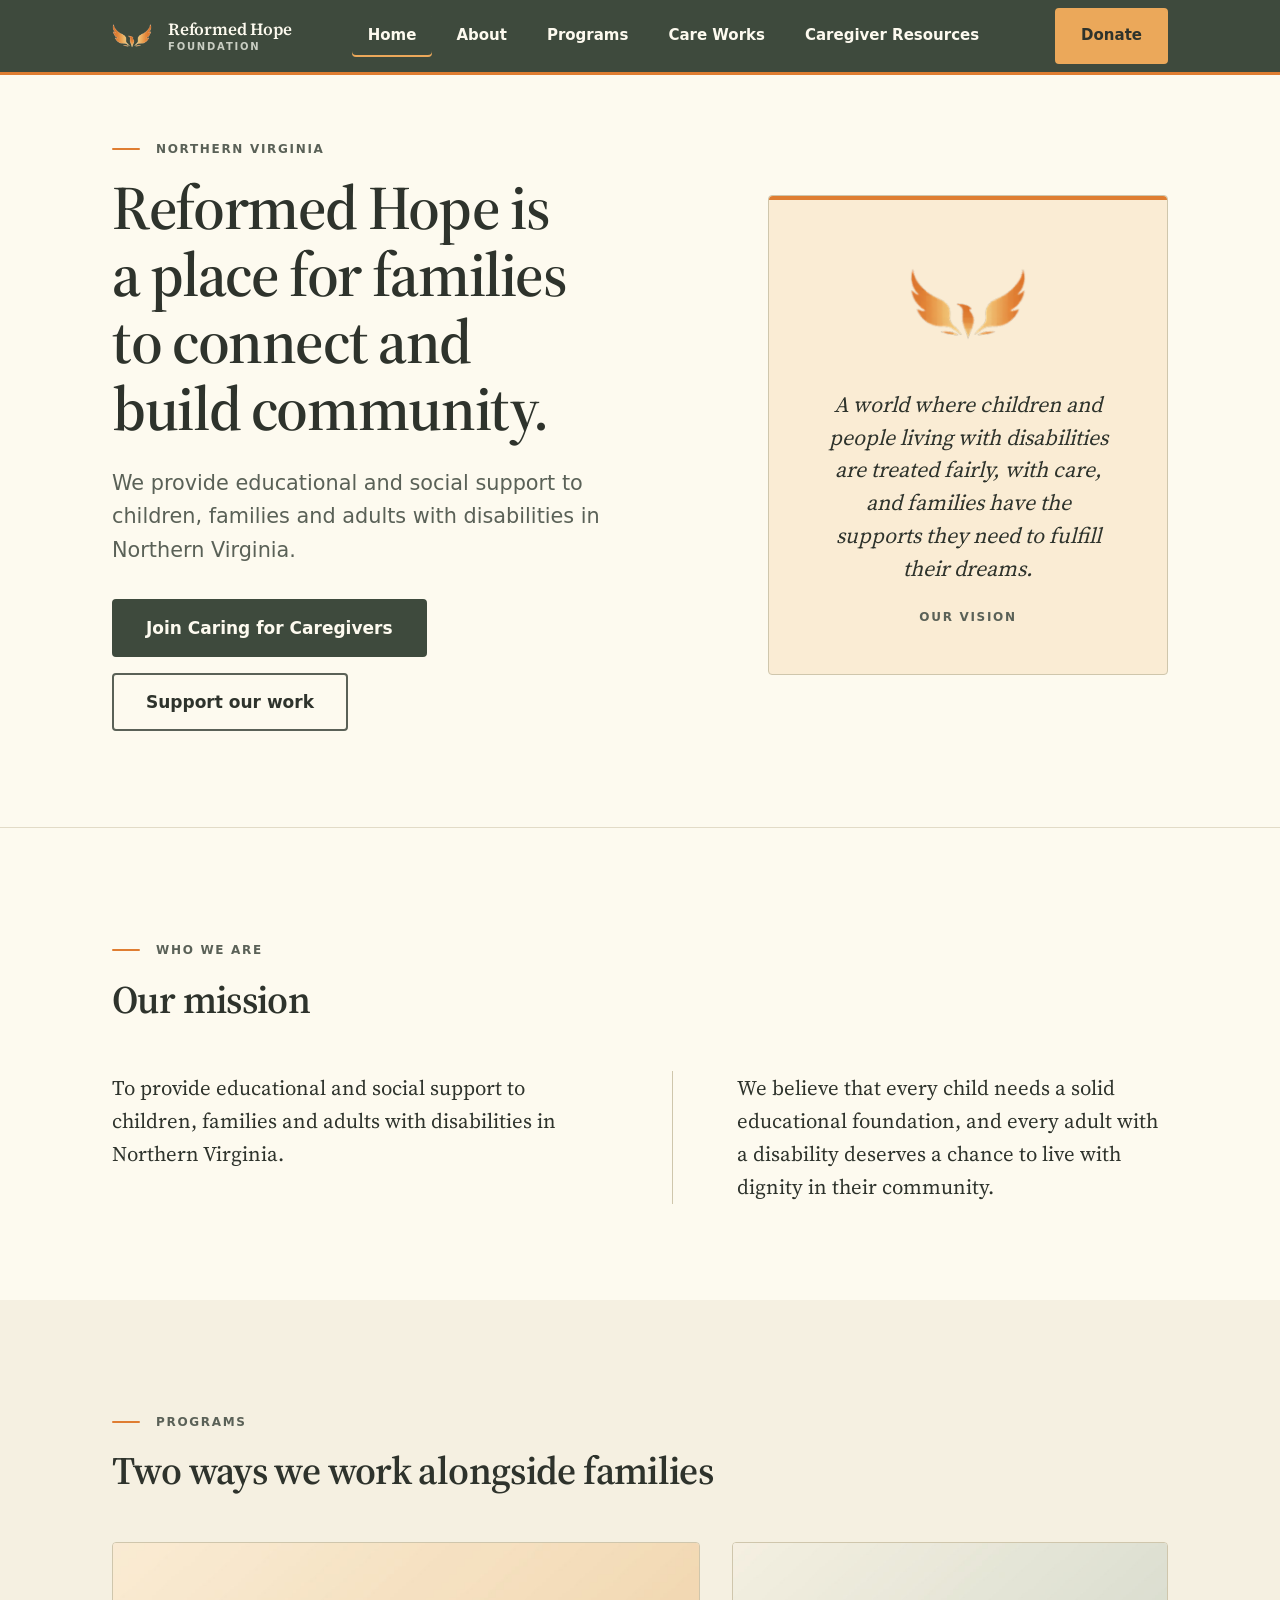
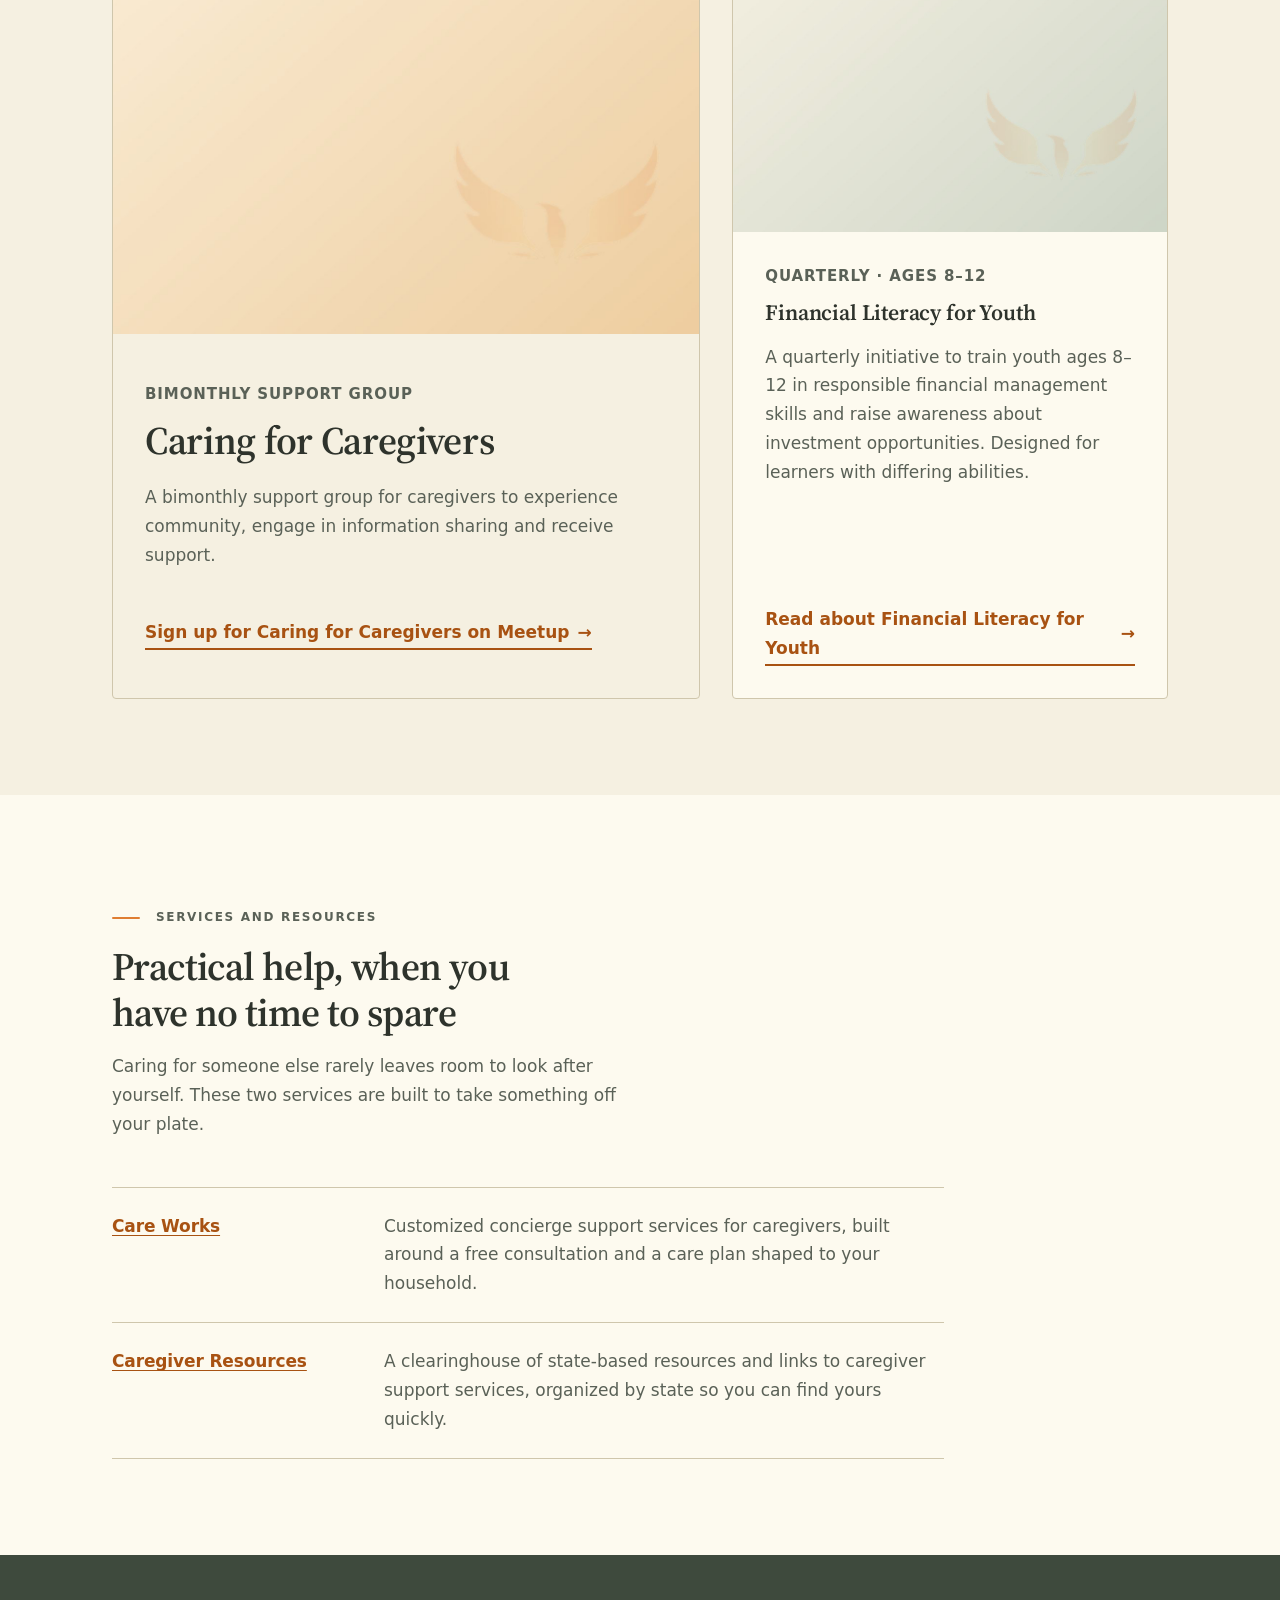
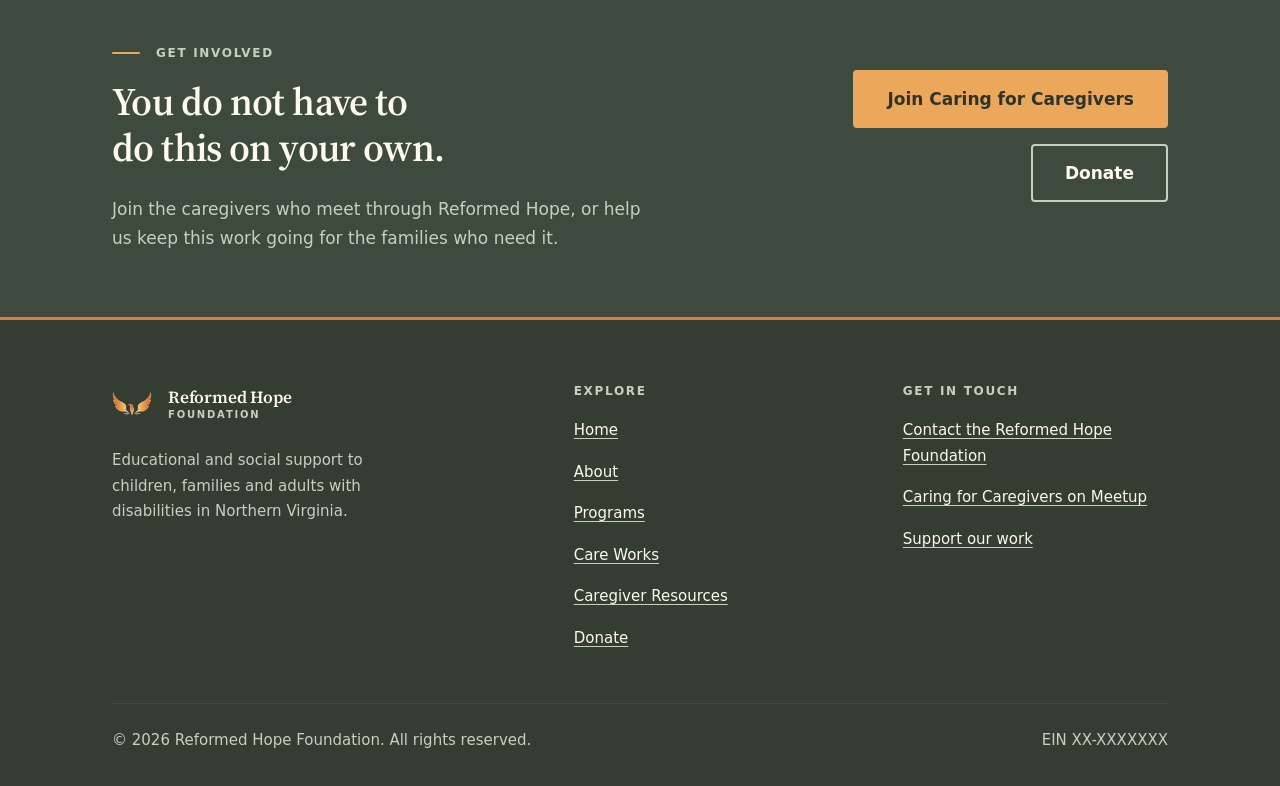
==== index.html @ cf8b30b9 "Add the site and its Vercel configuration The site itself is unchanged: plain HTML, CSS and vanilla " ====
<!DOCTYPE html>
<html lang="en">
<head>
<meta charset="utf-8">
<meta name="viewport" content="width=device-width, initial-scale=1">

<title>Reformed Hope Foundation | Support for caregivers and families in Northern Virginia</title>
<meta name="description" content="The Reformed Hope Foundation provides educational and social support to children, families and adults with disabilities in Northern Virginia. Join our Caring for Caregivers support group.">
<link rel="canonical" href="https://reformedhopeva.org/">

<meta property="og:type" content="website">
<meta property="og:site_name" content="Reformed Hope Foundation">
<meta property="og:title" content="Reformed Hope Foundation | Support for caregivers and families in Northern Virginia">
<meta property="og:description" content="Educational and social support to children, families and adults with disabilities in Northern Virginia. Join our Caring for Caregivers support group.">
<meta property="og:url" content="https://reformedhopeva.org/">
<meta property="og:image" content="https://reformedhopeva.org/images/og-card.png">
<meta property="og:image:alt" content="The Reformed Hope Foundation logo: a rising phoenix above the organization's name.">
<meta name="twitter:card" content="summary_large_image">

<link rel="icon" href="favicon.ico" sizes="any">
<link rel="apple-touch-icon" href="images/apple-touch-icon.png">
<link rel="preload" href="fonts/source-serif-4-variable.woff2" as="font" type="font/woff2" crossorigin>
<link rel="stylesheet" href="styles.css">
</head>
<body>

<a class="skip-link" href="#main">Skip to main content</a>

<!-- ===== Site header — duplicated verbatim on every page. If you edit the
     navigation here, make the same edit in every other .html file. ===== -->
<header class="site-header">
  <div class="wrap site-header__inner">

    <a class="brand" href="index.html">
      <!-- CLIENT ASSET: images/logo-mark.png is the phoenix cropped from the
           supplied logo. Drop the final mark in at the same path and size. -->
      <img class="brand__mark" src="images/logo-mark.png" alt="" width="256" height="256" decoding="async">
      <span class="brand__name">Reformed Hope <span>Foundation</span></span>
    </a>

    <button class="nav-toggle" type="button" aria-expanded="false" aria-controls="site-nav">
      <span class="nav-toggle__bars" aria-hidden="true"></span>
      <span class="nav-toggle__label">Menu</span>
    </button>

    <nav class="site-nav" id="site-nav" aria-label="Main">
      <ul class="site-nav__list">
        <li><a class="site-nav__link" href="index.html" aria-current="page">Home</a></li>
        <li><a class="site-nav__link" href="about.html">About</a></li>
        <li><a class="site-nav__link" href="programs.html">Programs</a></li>
        <li><a class="site-nav__link" href="care-works.html">Care Works</a></li>
        <li><a class="site-nav__link" href="resources.html">Caregiver Resources</a></li>
      </ul>
    </nav>

    <div class="header-actions">
      <a class="btn btn--donate" href="donate.html">Donate</a>
    </div>

  </div>
</header>

<main id="main">

  <!-- ===== Hero: asymmetric split. Primary CTA is the Caring for Caregivers
       sign-up; Donate is the secondary path. ===== -->
  <section class="hero">
    <div class="wrap hero__grid">

      <div>
        <p class="eyebrow">Northern Virginia</p>
        <h1>Reformed Hope is a place for families to connect and build community.</h1>
        <p class="hero__lead">
          We provide educational and social support to children, families and adults
          with disabilities in Northern Virginia.
        </p>
        <div class="btn-row">
          <a class="btn btn--primary" href="https://www.meetup.com/meetup-group-pnudxlaz/">
            Join Caring for Caregivers
          </a>
          <a class="btn btn--ghost" href="donate.html">Support our work</a>
        </div>
      </div>

      <!-- CLIENT ASSET: to lead with a photograph instead, replace this panel
           with an <img> in the same grid cell and keep the caption below it. -->
      <div class="hero__panel">
        <img src="images/logo-mark.png" alt="" width="256" height="256" decoding="async">
        <p class="hero__vision">
          A world where children and people living with disabilities are treated
          fairly, with care, and families have the supports they need to fulfill
          their dreams.
          <span class="hero__vision-label">Our vision</span>
        </p>
      </div>

    </div>
  </section>

  <!-- ===== Mission and what we believe ===== -->
  <section class="section" aria-labelledby="mission-heading">
    <div class="wrap">
      <div class="section-head">
        <p class="eyebrow">Who we are</p>
        <h2 id="mission-heading">Our mission</h2>
      </div>

      <div class="editorial">
        <div class="editorial__part">
          <p>
            To provide educational and social support to children, families and
            adults with disabilities in Northern Virginia.
          </p>
        </div>
        <div class="editorial__part">
          <p>
            We believe that every child needs a solid educational foundation, and
            every adult with a disability deserves a chance to live with dignity
            in their community.
          </p>
        </div>
      </div>
    </div>
  </section>

  <!-- ===== Programs: two panels of deliberately unequal weight ===== -->
  <section class="section section--surface" aria-labelledby="programs-heading">
    <div class="wrap">
      <div class="section-head">
        <p class="eyebrow">Programs</p>
        <h2 id="programs-heading">Two ways we work alongside families</h2>
      </div>

      <div class="features">

        <article class="feature feature--lead">
          <!-- CLIENT ASSET: replace with a photograph from a Caring for
               Caregivers gathering, then update the alt text to match. -->
          <img class="feature__media" src="images/caring-for-caregivers.jpg"
               alt="" width="1200" height="800" loading="lazy" decoding="async">
          <div class="feature__body">
            <p class="feature__meta">Bimonthly support group</p>
            <h3>Caring for Caregivers</h3>
            <p>
              A bimonthly support group for caregivers to experience community,
              engage in information sharing and receive support.
            </p>
            <a class="link-arrow" href="https://www.meetup.com/meetup-group-pnudxlaz/">
              Sign up for Caring for Caregivers on Meetup
            </a>
          </div>
        </article>

        <article class="feature">
          <!-- CLIENT ASSET: replace with a photograph from a financial
               literacy workshop, then update the alt text to match. -->
          <img class="feature__media" src="images/financial-literacy-youth.jpg"
               alt="" width="1200" height="800" loading="lazy" decoding="async">
          <div class="feature__body">
            <p class="feature__meta">Quarterly &middot; Ages 8&ndash;12</p>
            <h3>Financial Literacy for Youth</h3>
            <p>
              A quarterly initiative to train youth ages 8&ndash;12 in responsible
              financial management skills and raise awareness about investment
              opportunities. Designed for learners with differing abilities.
            </p>
            <a class="link-arrow" href="programs.html#financial-literacy">
              Read about Financial Literacy for Youth
            </a>
          </div>
        </article>

      </div>
    </div>
  </section>

  <!-- ===== Services and resources ===== -->
  <section class="section" aria-labelledby="services-heading">
    <div class="wrap">
      <div class="section-head">
        <p class="eyebrow">Services and resources</p>
        <h2 id="services-heading">Practical help, when you have no time to spare</h2>
        <p>
          Caring for someone else rarely leaves room to look after yourself.
          These two services are built to take something off your plate.
        </p>
      </div>

      <ul class="rows">
        <li>
          <h3><a href="care-works.html">Care Works</a></h3>
          <p>
            Customized concierge support services for caregivers, built around a
            free consultation and a care plan shaped to your household.
          </p>
        </li>
        <li>
          <h3><a href="resources.html">Caregiver Resources</a></h3>
          <p>
            A clearinghouse of state-based resources and links to caregiver
            support services, organized by state so you can find yours quickly.
          </p>
        </li>
      </ul>
    </div>
  </section>

  <!-- ===== Closing CTA band: both conversion goals ===== -->
  <section class="cta-band" aria-labelledby="cta-heading">
    <div class="wrap cta-band__grid">
      <div>
        <p class="eyebrow eyebrow--on-sage">Get involved</p>
        <h2 id="cta-heading">You do not have to do this on your own.</h2>
        <p>
          Join the caregivers who meet through Reformed Hope, or help us keep
          this work going for the families who need it.
        </p>
      </div>
      <div class="btn-row">
        <a class="btn btn--donate" href="https://www.meetup.com/meetup-group-pnudxlaz/">
          Join Caring for Caregivers
        </a>
        <a class="btn btn--ghost-sage" href="donate.html">Donate</a>
      </div>
    </div>
  </section>

</main>

<!-- ===== Site footer — duplicated verbatim on every page ===== -->
<footer class="site-footer">
  <div class="wrap">
    <div class="site-footer__grid">

      <div>
        <a class="brand" href="index.html">
          <img class="brand__mark" src="images/logo-mark.png" alt="" width="256" height="256" loading="lazy" decoding="async">
          <span class="brand__name">Reformed Hope <span>Foundation</span></span>
        </a>
        <p class="site-footer__mission">
          Educational and social support to children, families and adults with
          disabilities in Northern Virginia.
        </p>
      </div>

      <div>
        <h2>Explore</h2>
        <ul class="footer-list">
          <li><a href="index.html">Home</a></li>
          <li><a href="about.html">About</a></li>
          <li><a href="programs.html">Programs</a></li>
          <li><a href="care-works.html">Care Works</a></li>
          <li><a href="resources.html">Caregiver Resources</a></li>
          <li><a href="donate.html">Donate</a></li>
        </ul>
      </div>

      <div>
        <h2>Get in touch</h2>
        <ul class="footer-list">
          <li><a href="https://docs.google.com/forms/d/e/1FAIpQLSdNdwp8s2C2VCPM6iFEcwlHPF3JmdPkFcrHyDxlL9-gL91ISQ/viewform">Contact the Reformed Hope Foundation</a></li>
          <li><a href="https://www.meetup.com/meetup-group-pnudxlaz/">Caring for Caregivers on Meetup</a></li>
          <li><a href="donate.html">Support our work</a></li>
        </ul>
      </div>

    </div>

    <div class="site-footer__base">
      <p>&copy; 2026 Reformed Hope Foundation. All rights reserved.</p>
      <!-- EIN PLACEHOLDER: replace XX-XXXXXXX with the Foundation's registered
           EIN before launch. Confirm the exact tax-status wording with the
           client before adding any 501(c)(3) claim here. -->
      <p>EIN XX-XXXXXXX</p>
    </div>
  </div>
</footer>

<script src="main.js" defer></script>
</body>
</html>
---- styles.css ----
@charset "utf-8";
/* ==========================================================================
   Reformed Hope Foundation — styles.css
   Single stylesheet. No build step. No frameworks.

   PALETTE PROVENANCE
   Every colour below is sampled from, or darkened from, the organisation's
   logo (Reformed hope LOGO.webp). The raw logo colours were measured and
   contrast-tested; two of them fail WCAG AA as text, so the text tokens are
   darkened derivatives of the same hues:

     logo cream  #FDFAEF  -> --cream   (used as-is, page background)
     logo sage   #80857B  -> 3.62:1 on cream: FAILS AA as text. -> --sage
     logo orange #DF7D31  -> 2.82:1 on cream: FAILS. Kept as --flame,
                             permitted for RULES AND FILLS ONLY, never text.
     wing gold   #EBA85A  -> --gold, a fill colour (Donate button), never text.

   HARD RULE: --flame and --gold may only appear as fills, rules and motifs on
   light backgrounds. Orange *text* always uses --accent (#A85212), which was
   chosen to clear 4.5:1 on all three light grounds the site uses, not just on
   cream. (--gold is legible as text on the dark footer at 5.54:1, and is used
   that way for the footer link hover — but never on a light ground.)
   ========================================================================== */

/* --------------------------------------------------------------------------
   1. Font — self-hosted, no external requests.
   Source Serif 4 (SIL Open Font License 1.1). Google serves a single
   variable file covering weights 400-700, so one 122 KB request covers
   every weight the site uses.
   -------------------------------------------------------------------------- */
@font-face {
  font-family: "Source Serif 4";
  font-style: normal;
  font-weight: 400 700;              /* variable weight axis */
  font-display: swap;
  src: url("fonts/source-serif-4-variable.woff2") format("woff2");
  unicode-range: U+0000-00FF, U+0131, U+0152-0153, U+02BB-02BC, U+02C6,
                 U+02DA, U+02DC, U+0304, U+0308, U+0329, U+2000-206F,
                 U+20AC, U+2122, U+2191, U+2193, U+2212, U+2215, U+FEFF, U+FFFD;
}

/* --------------------------------------------------------------------------
   2. Design tokens
   -------------------------------------------------------------------------- */
:root {
  /* Colour */
  --cream:        #FDFAEF;  /* page background — exact logo background        */
  --surface:      #F5F0E1;  /* alternating section bands                      */
  --surface-warm: #FAECD4;  /* warm tint for accent panels                    */
  --ink:          #2E332C;  /* body text      — 12.36:1 on cream              */
  --ink-muted:    #5A6157;  /* secondary text —  6.12:1 on cream              */
  --sage:         #3E4A3D;  /* header/footer  — cream-on 8.93:1               */
  --sage-deep:    #333D32;  /* footer base, nav hover                         */
  --on-sage:      #FDFAEF;  /* text on sage   —  8.93:1                       */
  --on-sage-dim:  #C9CEC3;  /* muted on sage  —  5.82:1                       */
  --accent:       #A85212;  /* orange TEXT — 5.18:1 cream, 4.75:1 surface,
                               4.64:1 warm, 5.41:1 under white. Clears AA on
                               every background the site actually uses.       */
  --accent-deep:  #8F430B;  /* orange text hover — 6.75:1 cream, 6.19:1 surface*/
  --gold:         #EBA85A;  /* FILL only — ink-on 6.32:1, 4.57:1 vs sage      */
  --gold-hi:      #F3C282;  /* gold hover fill — ink-on 8.06:1                */
  --flame:        #DF7D31;  /* the true logo orange. 2.82:1 on cream, so it is
                               confined to PURELY DECORATIVE rules and motifs:
                               never text, never a control boundary, never the
                               only way something is identified.              */
  --line:         #E2DBC7;  /* hairline list dividers — DECORATIVE only       */
  --line-strong:  #CFC6AC;  /* card and panel edges — DECORATIVE only. 1.63:1
                               on cream, so it must never bound a control;
                               buttons use --ink-muted instead.               */

  /* Spacing — strict 8px rhythm. No arbitrary values anywhere in this file. */
  --s1: 0.5rem;   /*   8px */
  --s2: 1rem;     /*  16px */
  --s3: 1.5rem;   /*  24px */
  --s4: 2rem;     /*  32px */
  --s5: 3rem;     /*  48px */
  --s6: 4rem;     /*  64px */
  --s7: 6rem;     /*  96px */
  --s8: 8rem;     /* 128px */

  /* Type */
  --font-serif: "Source Serif 4", Georgia, "Iowan Old Style", "Times New Roman", serif;
  --font-sans:  ui-sans-serif, system-ui, -apple-system, "Segoe UI", Roboto,
                "Helvetica Neue", Arial, sans-serif;

  --fs-display: clamp(2.375rem, 1.55rem + 3.4vw, 3.875rem);
  --fs-h2:      clamp(1.75rem, 1.38rem + 1.5vw, 2.4375rem);
  --fs-h3:      clamp(1.1875rem, 1.11rem + 0.32vw, 1.375rem);
  --fs-h4:      1.0625rem;
  --fs-lead:    clamp(1.125rem, 1.06rem + 0.3vw, 1.3125rem);
  --fs-body:    1.0625rem;   /* 17px — above the 16px floor */
  --fs-sm:      0.9375rem;   /* 15px — supporting text only, never body copy */
  --fs-eyebrow: 0.75rem;

  --measure:  34rem;         /* comfortable reading measure */
  --wrap:     72rem;
  --radius:   4px;
  --header-h: 4.5rem;
}

/* --------------------------------------------------------------------------
   3. Reset / base
   -------------------------------------------------------------------------- */
*, *::before, *::after { box-sizing: border-box; }

html {
  scroll-behavior: smooth;
  scroll-padding-top: calc(var(--header-h) + var(--s3)); /* sticky-header offset */
  -webkit-text-size-adjust: 100%;
}

body {
  margin: 0;
  background: var(--cream);
  color: var(--ink);
  font-family: var(--font-sans);
  font-size: var(--fs-body);
  line-height: 1.7;
  -webkit-font-smoothing: antialiased;
  text-rendering: optimizeLegibility;
}

img { max-width: 100%; height: auto; display: block; }

h1, h2, h3, h4 {
  font-family: var(--font-serif);
  color: var(--ink);
  margin: 0;
  text-wrap: balance;
}

h1 { font-size: var(--fs-display); font-weight: 600; line-height: 1.08; letter-spacing: -0.022em; }
h2 { font-size: var(--fs-h2);      font-weight: 600; line-height: 1.18; letter-spacing: -0.016em; }
h3 { font-size: var(--fs-h3);      font-weight: 600; line-height: 1.32; letter-spacing: -0.008em; }
h4 { font-size: var(--fs-h4);      font-weight: 700; line-height: 1.40; letter-spacing: 0.005em; }

p { margin: 0 0 var(--s3); max-width: var(--measure); }
p:last-child { margin-bottom: 0; }

a { color: var(--accent); text-decoration-thickness: 1px; text-underline-offset: 3px; }
a:hover { color: var(--accent-deep); }

ul, ol { margin: 0; padding: 0; }

/* Focus — visible on every interactive element, on light and dark grounds.
   Never removed without a replacement. */
:focus-visible {
  outline: 3px solid var(--accent);
  outline-offset: 2px;
  border-radius: 2px;
}
.site-header :focus-visible,
.site-footer :focus-visible,
.cta-band :focus-visible {
  outline-color: var(--gold);
}

::selection { background: var(--gold); color: var(--ink); }

/* --------------------------------------------------------------------------
   4. Layout primitives
   -------------------------------------------------------------------------- */
.wrap {
  width: 100%;
  max-width: var(--wrap);
  margin-inline: auto;
  padding-inline: var(--s3);
}
@media (min-width: 48rem) { .wrap { padding-inline: var(--s5); } }

.section { padding-block: var(--s6); }
@media (min-width: 48rem) { .section { padding-block: var(--s7); } }

.section--surface { background: var(--surface); }
.section--tight   { padding-block: var(--s5); }

.visually-hidden {
  position: absolute; width: 1px; height: 1px;
  margin: -1px; padding: 0; overflow: hidden;
  clip: rect(0 0 0 0); clip-path: inset(50%); white-space: nowrap;
}

/* Skip link — first focusable element on every page */
.skip-link {
  position: absolute;
  top: var(--s1); left: var(--s1);
  z-index: 100;
  transform: translateY(-200%);
  background: var(--gold);
  color: var(--ink);
  font-family: var(--font-sans);
  font-size: var(--fs-sm);
  font-weight: 600;
  padding: var(--s2) var(--s3);
  border-radius: var(--radius);
  text-decoration: none;
}
.skip-link:focus { transform: translateY(0); color: var(--ink); }

/* --------------------------------------------------------------------------
   5. Brand motif — the paired rules that flank the phoenix in the logo,
   reused as the section eyebrow marker.
   -------------------------------------------------------------------------- */
.eyebrow {
  display: flex;
  align-items: center;
  gap: var(--s2);
  margin: 0 0 var(--s2);
  font-family: var(--font-sans);
  font-size: var(--fs-eyebrow);
  font-weight: 700;
  letter-spacing: 0.14em;
  text-transform: uppercase;
  color: var(--ink-muted);
}
.eyebrow::before {
  content: "";
  flex: 0 0 auto;
  width: 1.75rem; height: 2px;
  background: var(--flame);
  border-radius: 2px;
}
.eyebrow--on-sage { color: var(--on-sage-dim); }
.eyebrow--on-sage::before { background: var(--gold); }

/* --------------------------------------------------------------------------
   6. Buttons
   -------------------------------------------------------------------------- */
.btn {
  display: inline-flex;
  align-items: center;
  justify-content: center;
  gap: var(--s1);
  min-height: 2.75rem;               /* 44px touch target */
  padding: var(--s2) var(--s4);
  border: 2px solid transparent;
  border-radius: var(--radius);
  font-family: var(--font-sans);
  font-size: var(--fs-body);
  font-weight: 600;
  line-height: 1.3;
  text-align: center;
  text-decoration: none;
  cursor: pointer;
  transition: background-color .18s ease, border-color .18s ease, color .18s ease;
}

/* Primary = Caring for Caregivers sign-up, the site's main conversion.
   Deep sage ground, cream text: 8.93:1. */
.btn--primary {
  background: var(--sage);
  border-color: var(--sage);
  color: var(--on-sage);
}
.btn--primary:hover { background: var(--sage-deep); border-color: var(--sage-deep); color: var(--on-sage); }

/* Donate = wing-gold fill with deep ink, 6.32:1. Sampled straight from the
   phoenix highlight so it reads as brand, not as a generic CTA.
   White-on-gold would be 2.04:1 — do not use it. */
.btn--donate {
  background: var(--gold);
  border-color: var(--gold);
  color: var(--ink);
}
.btn--donate:hover { background: var(--gold-hi); border-color: var(--gold-hi); color: var(--ink); }

.btn--ghost {
  background: transparent;
  /* A control boundary must meet 3:1 (WCAG 1.4.11). --line-strong is only
     1.63:1 on cream — fine for decorative card edges, not for a button. */
  border-color: var(--ink-muted);
  color: var(--ink);
}
.btn--ghost:hover { background: var(--surface); border-color: var(--ink-muted); color: var(--ink); }

.btn--ghost-sage {
  background: transparent;
  border-color: var(--on-sage-dim);
  color: var(--on-sage);
}
.btn--ghost-sage:hover { background: rgba(253, 250, 239, .12); border-color: var(--on-sage); color: var(--on-sage); }

.btn-row {
  display: flex;
  flex-wrap: wrap;
  gap: var(--s2);
  margin-top: var(--s4);
}

/* Text link with a directional marker. Link text always names its
   destination — never "click here". */
.link-arrow {
  display: inline-flex;
  align-items: center;
  gap: var(--s1);
  font-weight: 600;
  text-decoration: none;
  /* This underline identifies the link, so it is held to the 3:1 non-text
     contrast rule and uses --accent (5.18:1), not --flame (2.82:1). */
  border-bottom: 2px solid var(--accent);
  padding-bottom: 2px;
}
.link-arrow:hover { border-bottom-color: var(--accent-deep); }
.link-arrow::after { content: "\2192"; transition: transform .18s ease; }
.link-arrow:hover::after { transform: translateX(3px); }

/* --------------------------------------------------------------------------
   7. Sticky header
   -------------------------------------------------------------------------- */
.site-header {
  position: sticky;
  top: 0;
  z-index: 50;
  background: var(--sage);
  border-bottom: 3px solid var(--flame);   /* flame rule, from the logo */
}

.site-header__inner {
  display: flex;
  align-items: center;
  justify-content: space-between;
  gap: var(--s3);
  min-height: var(--header-h);
}

/* Brand: phoenix mark as an image, organisation name as live HTML text.
   The name is never baked into an image. */
.brand {
  display: flex;
  align-items: center;
  gap: var(--s2);
  text-decoration: none;
  color: var(--on-sage);
  flex: 0 0 auto;
}
.brand__mark { width: 2.5rem; height: 2.5rem; flex: 0 0 auto; }
.brand__name {
  font-family: var(--font-serif);
  font-size: 1.0625rem;
  font-weight: 600;
  line-height: 1.1;
  letter-spacing: -0.01em;
}
.brand__name span {
  display: block;
  margin-top: 3px;
  font-family: var(--font-sans);
  font-size: 0.625rem;
  font-weight: 700;
  letter-spacing: 0.18em;
  text-transform: uppercase;
  color: var(--on-sage-dim);
}

.nav-toggle {
  display: inline-flex;
  align-items: center;
  gap: var(--s1);
  min-height: 2.75rem;
  padding: var(--s1) var(--s2);
  background: transparent;
  border: 2px solid var(--on-sage-dim);
  border-radius: var(--radius);
  color: var(--on-sage);
  font-family: var(--font-sans);
  font-size: var(--fs-sm);
  font-weight: 600;
  cursor: pointer;
}
.nav-toggle__bars { position: relative; width: 1rem; height: 2px; background: currentColor; }
.nav-toggle__bars::before,
.nav-toggle__bars::after {
  content: ""; position: absolute; left: 0;
  width: 1rem; height: 2px; background: currentColor;
}
.nav-toggle__bars::before { top: -5px; }
.nav-toggle__bars::after  { top:  5px; }

.site-nav__list {
  display: flex;
  align-items: center;
  gap: var(--s1);
  list-style: none;
}
.site-nav__link {
  display: block;
  padding: var(--s1) var(--s2);
  border-radius: var(--radius);
  color: var(--on-sage);
  font-size: var(--fs-sm);
  font-weight: 600;
  text-decoration: none;
  white-space: nowrap;
}
.site-nav__link:hover { background: var(--sage-deep); color: var(--on-sage); text-decoration: underline; }
.site-nav__link[aria-current="page"] {
  color: var(--on-sage);
  box-shadow: inset 0 -2px 0 var(--gold);
}

.header-actions { display: flex; align-items: center; gap: var(--s2); flex: 0 0 auto; }
.header-actions .btn { padding-inline: var(--s3); font-size: var(--fs-sm); }

/* Mobile: collapse the link list. The Donate button sits OUTSIDE the
   collapsible list so the secondary conversion is never hidden in a menu. */
@media (max-width: 60rem) {
  .site-header__inner { flex-wrap: wrap; padding-block: var(--s2); }
  /* Pushes the toggle and the Donate button together on the right, leaving
     the brand on the left. The toggle sits before the nav in the DOM so the
     tab order reads: brand -> toggle -> menu links -> Donate. */
  .nav-toggle { margin-left: auto; }
  .site-nav { flex-basis: 100%; order: 3; display: none; }
  .site-nav[data-open="true"] { display: block; }
  .site-nav__list {
    flex-direction: column;
    align-items: stretch;
    gap: 0;
    padding-block: var(--s2);
    border-top: 1px solid var(--sage-deep);
  }
  .site-nav__link { padding: var(--s2); border-radius: 0; font-size: var(--fs-body); }
  .site-nav__link[aria-current="page"] { box-shadow: inset 3px 0 0 var(--gold); }
}
/* Narrow phones: the brand, the toggle and Donate must share one row, so the
   toggle drops its visible label and the brand shrinks. The label text stays
   in the accessibility tree (clipped, not display:none), so the button keeps
   its accessible name of "Menu". */
@media (max-width: 30rem) {
  .site-header__inner { gap: var(--s2); }
  .brand { gap: var(--s1); }
  .brand__mark { width: 2rem; height: 2rem; }
  .brand__name { font-size: 0.9375rem; }
  .brand__name span { font-size: 0.5625rem; letter-spacing: 0.14em; }
  .nav-toggle { padding-inline: var(--s2); }
  .nav-toggle__label {
    position: absolute; width: 1px; height: 1px;
    margin: -1px; padding: 0; overflow: hidden;
    clip: rect(0 0 0 0); clip-path: inset(50%); white-space: nowrap;
  }
  .header-actions .btn { padding-inline: var(--s2); padding-block: var(--s1); }
  .site-header .wrap { padding-inline: var(--s2); }
}

/* 320px-class phones: shrink the brand once more so the header stays on a
   single row. A sticky header that wraps costs a third of the screen. */
@media (max-width: 22.5rem) {
  .site-header__inner { gap: var(--s1); }
  .brand__mark { width: 1.75rem; height: 1.75rem; }
  .brand__name { font-size: 0.8125rem; }
  /* Square the toggle to exactly the 44px touch target — no wider. */
  .nav-toggle { width: 2.75rem; padding-inline: 0; justify-content: center; }
  /* Only the header bar tightens to 8px; the page content keeps its margins. */
  .site-header .wrap { padding-inline: var(--s1); }
}

@media (min-width: 60.0625rem) {
  .nav-toggle { display: none; }
  .site-nav { display: block !important; }
}

/* --------------------------------------------------------------------------
   8. Hero — asymmetric 7/5 split. Deliberately NOT a centred headline
   with two buttons beneath it.
   -------------------------------------------------------------------------- */
.hero {
  padding-block: var(--s6) var(--s7);
  border-bottom: 1px solid var(--line);
}
.hero__grid { display: grid; gap: var(--s5); align-items: center; }
@media (min-width: 60rem) {
  .hero__grid { grid-template-columns: 7fr 5fr; gap: var(--s7); }
}
.hero h1 { max-width: 20ch; }
.hero__lead {
  margin-top: var(--s3);
  max-width: 32rem;
  font-size: var(--fs-lead);
  line-height: 1.6;
  color: var(--ink-muted);
}

/* Right column: the phoenix on a warm panel carrying the vision line.
   CLIENT ASSET: to use a photograph here instead, replace .hero__panel
   with an <img> in the same grid cell. */
.hero__panel {
  position: relative;
  background: var(--surface-warm);
  border: 1px solid var(--line-strong);
  border-radius: var(--radius);
  padding: var(--s5) var(--s4);
  text-align: center;
}
.hero__panel::before {
  content: "";
  position: absolute; inset: 0 0 auto 0;
  height: 4px;
  background: var(--flame);
  border-radius: var(--radius) var(--radius) 0 0;
}
.hero__panel img { width: 7.5rem; height: 7.5rem; margin: 0 auto var(--s3); }
.hero__vision {
  margin: 0 auto;
  max-width: 26ch;
  font-family: var(--font-serif);
  font-size: var(--fs-h3);
  font-style: italic;
  font-weight: 400;
  line-height: 1.5;
  color: var(--ink);
}
.hero__vision-label {
  display: block;
  margin-top: var(--s3);
  font-family: var(--font-sans);
  font-size: var(--fs-eyebrow);
  font-style: normal;
  font-weight: 700;
  letter-spacing: 0.14em;
  text-transform: uppercase;
  color: var(--ink-muted);
}

/* --------------------------------------------------------------------------
   9. Interior page header
   -------------------------------------------------------------------------- */
.page-head {
  padding-block: var(--s6);
  background: var(--surface);
  border-bottom: 1px solid var(--line);
}
.page-head__lead {
  margin-top: var(--s3);
  font-size: var(--fs-lead);
  line-height: 1.6;
  color: var(--ink-muted);
}

/* --------------------------------------------------------------------------
   10. Editorial two-part block (mission / vision)
   -------------------------------------------------------------------------- */
.editorial { display: grid; gap: var(--s5); }
@media (min-width: 48rem) {
  .editorial { grid-template-columns: 1fr 1fr; gap: var(--s6); }
  .editorial__part + .editorial__part {
    padding-left: var(--s6);
    border-left: 1px solid var(--line-strong);
  }
}
.editorial__part p {
  font-family: var(--font-serif);
  font-size: var(--fs-lead);
  line-height: 1.6;
}

/* --------------------------------------------------------------------------
   11. Programme feature panels — two panels of deliberately unequal weight,
   not a row of identical cards.
   -------------------------------------------------------------------------- */
.features { display: grid; gap: var(--s4); }
@media (min-width: 60rem) {
  .features { grid-template-columns: 1.35fr 1fr; align-items: stretch; }
}

.feature {
  display: flex;
  flex-direction: column;
  background: var(--cream);
  border: 1px solid var(--line-strong);
  border-radius: var(--radius);
  overflow: hidden;
}
.feature__media { width: 100%; aspect-ratio: 3 / 2; object-fit: cover; }
.feature__body { display: flex; flex-direction: column; flex: 1; padding: var(--s4); }
.feature__body h3 { margin-bottom: var(--s2); }
.feature__body p  { color: var(--ink-muted); }
.feature__body .link-arrow { margin-top: auto; padding-top: var(--s3); align-self: flex-start; }
.feature__meta {
  margin-bottom: var(--s1);
  font-size: var(--fs-sm);
  font-weight: 700;
  letter-spacing: 0.06em;
  text-transform: uppercase;
  color: var(--accent);
}
/* The lead panel carries more visual weight than its sibling. */
.feature--lead { background: var(--surface); }
.feature--lead .feature__body { padding: var(--s5) var(--s4); }
.feature--lead h3 { font-size: var(--fs-h2); }

/* --------------------------------------------------------------------------
   12. Bordered list rows — services and similar. Not cards.
   -------------------------------------------------------------------------- */
.rows { list-style: none; border-top: 1px solid var(--line-strong); max-width: 52rem; }
.rows > li {
  display: grid;
  gap: var(--s1) var(--s4);
  padding-block: var(--s3);
  border-bottom: 1px solid var(--line-strong);
}
@media (min-width: 48rem) {
  .rows > li { grid-template-columns: 15rem 1fr; align-items: baseline; }
}
.rows h3 { font-family: var(--font-sans); font-size: var(--fs-h4); font-weight: 700; }
.rows p  { margin: 0; font-size: var(--fs-body); color: var(--ink-muted); }

/* Numbered workshop blocks */
.workshops { list-style: none; display: grid; gap: var(--s4); counter-reset: workshop; }
.workshop {
  counter-increment: workshop;
  position: relative;
  padding: var(--s4);
  padding-left: var(--s6);
  background: var(--cream);
  border: 1px solid var(--line-strong);
  border-radius: var(--radius);
}
.workshop::before {
  content: counter(workshop, decimal-leading-zero);
  position: absolute;
  top: var(--s4); left: var(--s3);
  font-family: var(--font-serif);
  font-size: var(--fs-h3);
  font-weight: 600;
  color: var(--accent);
}
.workshop h3 { margin-bottom: var(--s2); }
.workshop ul { list-style: none; display: flex; flex-wrap: wrap; gap: var(--s1) var(--s2); }
.workshop li {
  padding: 4px var(--s2);
  font-size: var(--fs-sm);
  color: var(--ink-muted);
  background: var(--surface);
  border: 1px solid var(--line);
  border-radius: 2rem;
}

/* --------------------------------------------------------------------------
   13. Caregiver resources — repeatable, data-shaped markup.
   Structure maps 1:1 to a future spreadsheet: state / category / name / url.
   -------------------------------------------------------------------------- */
.states { display: grid; gap: var(--s5); }
.state { padding-top: var(--s4); border-top: 3px solid var(--flame); }
.state > h2 { margin-bottom: var(--s3); }
.state__group + .state__group { margin-top: var(--s4); }
.state__group > h3 {
  margin-bottom: var(--s2);
  font-family: var(--font-sans);
  font-size: var(--fs-eyebrow);
  font-weight: 700;
  letter-spacing: 0.14em;
  text-transform: uppercase;
  color: var(--ink-muted);
}
.resource-list { list-style: none; display: grid; gap: var(--s1); }
.resource-list > li { border-bottom: 1px solid var(--line); }
.resource-list a {
  display: flex;
  flex-wrap: wrap;
  align-items: baseline;
  gap: var(--s1) var(--s2);
  padding-block: var(--s2);
  font-weight: 600;
  text-decoration: none;
  color: var(--accent);
}
.resource-list a:hover { color: var(--accent-deep); text-decoration: underline; }
.resource-domain {
  font-family: var(--font-sans);
  font-size: var(--fs-sm);
  font-weight: 400;
  color: var(--ink-muted);
}

/* --------------------------------------------------------------------------
   14. Leadership
   -------------------------------------------------------------------------- */
.leader { display: grid; gap: var(--s4); align-items: start; }
@media (min-width: 48rem) {
  .leader { grid-template-columns: 16rem 1fr; gap: var(--s6); }
}
.leader__photo {
  width: 100%;
  aspect-ratio: 1;
  object-fit: cover;
  border-radius: var(--radius);
  border: 1px solid var(--line-strong);
}
.leader__role {
  margin: var(--s1) 0 var(--s3);
  font-size: var(--fs-sm);
  font-weight: 700;
  letter-spacing: 0.08em;
  text-transform: uppercase;
  color: var(--accent);
}

/* --------------------------------------------------------------------------
   15. Donation placeholder — styled so it reads as reserved space,
   not as a broken page.
   -------------------------------------------------------------------------- */
.donate-placeholder {
  max-width: 44rem;
  padding: var(--s6) var(--s4);
  background: var(--surface);
  border: 2px dashed var(--line-strong);
  border-radius: var(--radius);
  text-align: center;
}
.donate-placeholder img { width: 4rem; height: 4rem; margin: 0 auto var(--s3); opacity: .55; }
.donate-placeholder h2 { margin-bottom: var(--s2); font-size: var(--fs-h3); }
.donate-placeholder p { margin-inline: auto; color: var(--ink-muted); }

.note {
  display: block;
  margin-top: var(--s4);
  padding-top: var(--s3);
  border-top: 1px solid var(--line-strong);
  font-size: var(--fs-sm);
  color: var(--ink-muted);
}

/* --------------------------------------------------------------------------
   16. Closing CTA band
   -------------------------------------------------------------------------- */
.cta-band { padding-block: var(--s6); background: var(--sage); color: var(--on-sage); }
.cta-band h2 { color: var(--on-sage); max-width: 20ch; }
.cta-band p  { margin-top: var(--s3); color: var(--on-sage-dim); }
@media (min-width: 60rem) {
  .cta-band__grid {
    display: grid;
    grid-template-columns: 1.25fr 1fr;
    gap: var(--s6);
    align-items: center;
  }
  .cta-band .btn-row { margin-top: 0; justify-content: flex-end; }
}

/* --------------------------------------------------------------------------
   17. Footer
   -------------------------------------------------------------------------- */
.site-footer {
  padding-block: var(--s6) var(--s4);
  background: var(--sage-deep);
  color: var(--on-sage);
  border-top: 3px solid var(--flame);
}
.site-footer a { color: var(--on-sage); text-decoration-color: var(--on-sage-dim); }
.site-footer a:hover { color: var(--gold); }

.site-footer__grid { display: grid; gap: var(--s5); }
@media (min-width: 48rem) {
  .site-footer__grid { grid-template-columns: 1.5fr 1fr 1fr; gap: var(--s6); }
}
.site-footer .brand { margin-bottom: var(--s3); }
.site-footer__mission { max-width: 32ch; font-size: var(--fs-sm); color: var(--on-sage-dim); }
.site-footer h2 {
  margin-bottom: var(--s2);
  font-family: var(--font-sans);
  font-size: var(--fs-eyebrow);
  font-weight: 700;
  letter-spacing: 0.14em;
  text-transform: uppercase;
  color: var(--on-sage-dim);
}
.footer-list { list-style: none; display: grid; gap: var(--s1); font-size: var(--fs-sm); }
.footer-list a { display: inline-block; padding-block: 4px; }

.site-footer__base {
  display: flex;
  flex-wrap: wrap;
  justify-content: space-between;
  gap: var(--s1) var(--s4);
  margin-top: var(--s5);
  padding-top: var(--s3);
  border-top: 1px solid var(--sage);
  font-size: var(--fs-sm);
  color: var(--on-sage-dim);
}
.site-footer__base p { margin: 0; max-width: none; }

/* --------------------------------------------------------------------------
   18. Utilities
   -------------------------------------------------------------------------- */
.lead { font-size: var(--fs-lead); line-height: 1.6; color: var(--ink-muted); }
.stack > * + * { margin-top: var(--s3); }
.section-head { max-width: 46rem; margin-bottom: var(--s5); }
.section-head p { margin-top: var(--s2); color: var(--ink-muted); }

/* A block of running copy held to a readable width. */
.prose { max-width: 46rem; }

/* A titled block nested under a section heading (h3 + intro). */
.subsection { max-width: 46rem; margin-top: var(--s6); margin-bottom: var(--s4); }
.subsection p { margin-top: var(--s2); margin-bottom: 0; color: var(--ink-muted); }

.btn-row--center { justify-content: center; }

/* --------------------------------------------------------------------------
   19. Reduced motion
   -------------------------------------------------------------------------- */
@media (prefers-reduced-motion: reduce) {
  html { scroll-behavior: auto; }
  *, *::before, *::after {
    animation-duration: .001ms !important;
    animation-iteration-count: 1 !important;
    transition-duration: .001ms !important;
    scroll-behavior: auto !important;
  }
}

/* --------------------------------------------------------------------------
   20. Forced colours / print
   -------------------------------------------------------------------------- */
@media (forced-colors: active) {
  .btn { border: 2px solid ButtonBorder; }
  .site-nav__link[aria-current="page"] { outline: 2px solid Highlight; }
}

@media print {
  .site-header, .cta-band, .skip-link { display: none; }
  body { background: #fff; color: #000; font-size: 12pt; }
  a::after { content: " (" attr(href) ")"; font-size: 10pt; word-break: break-all; }
}
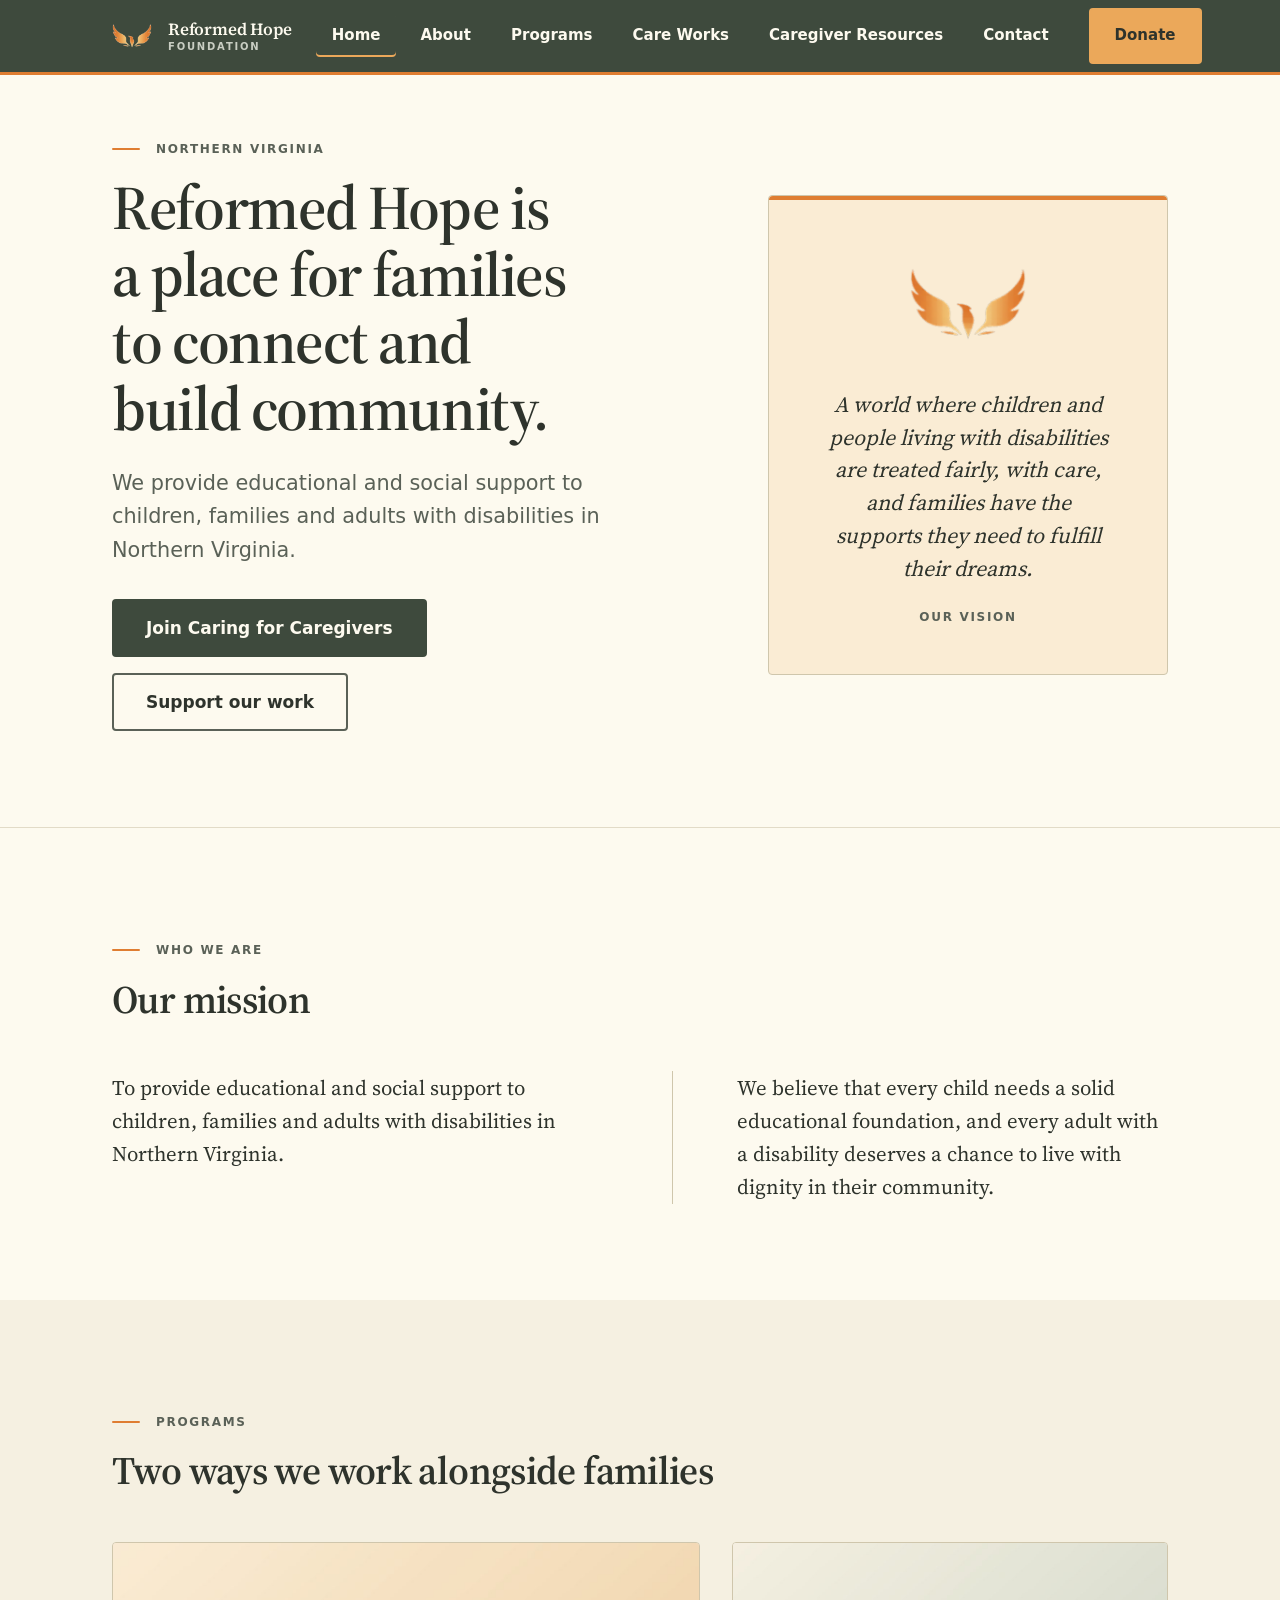
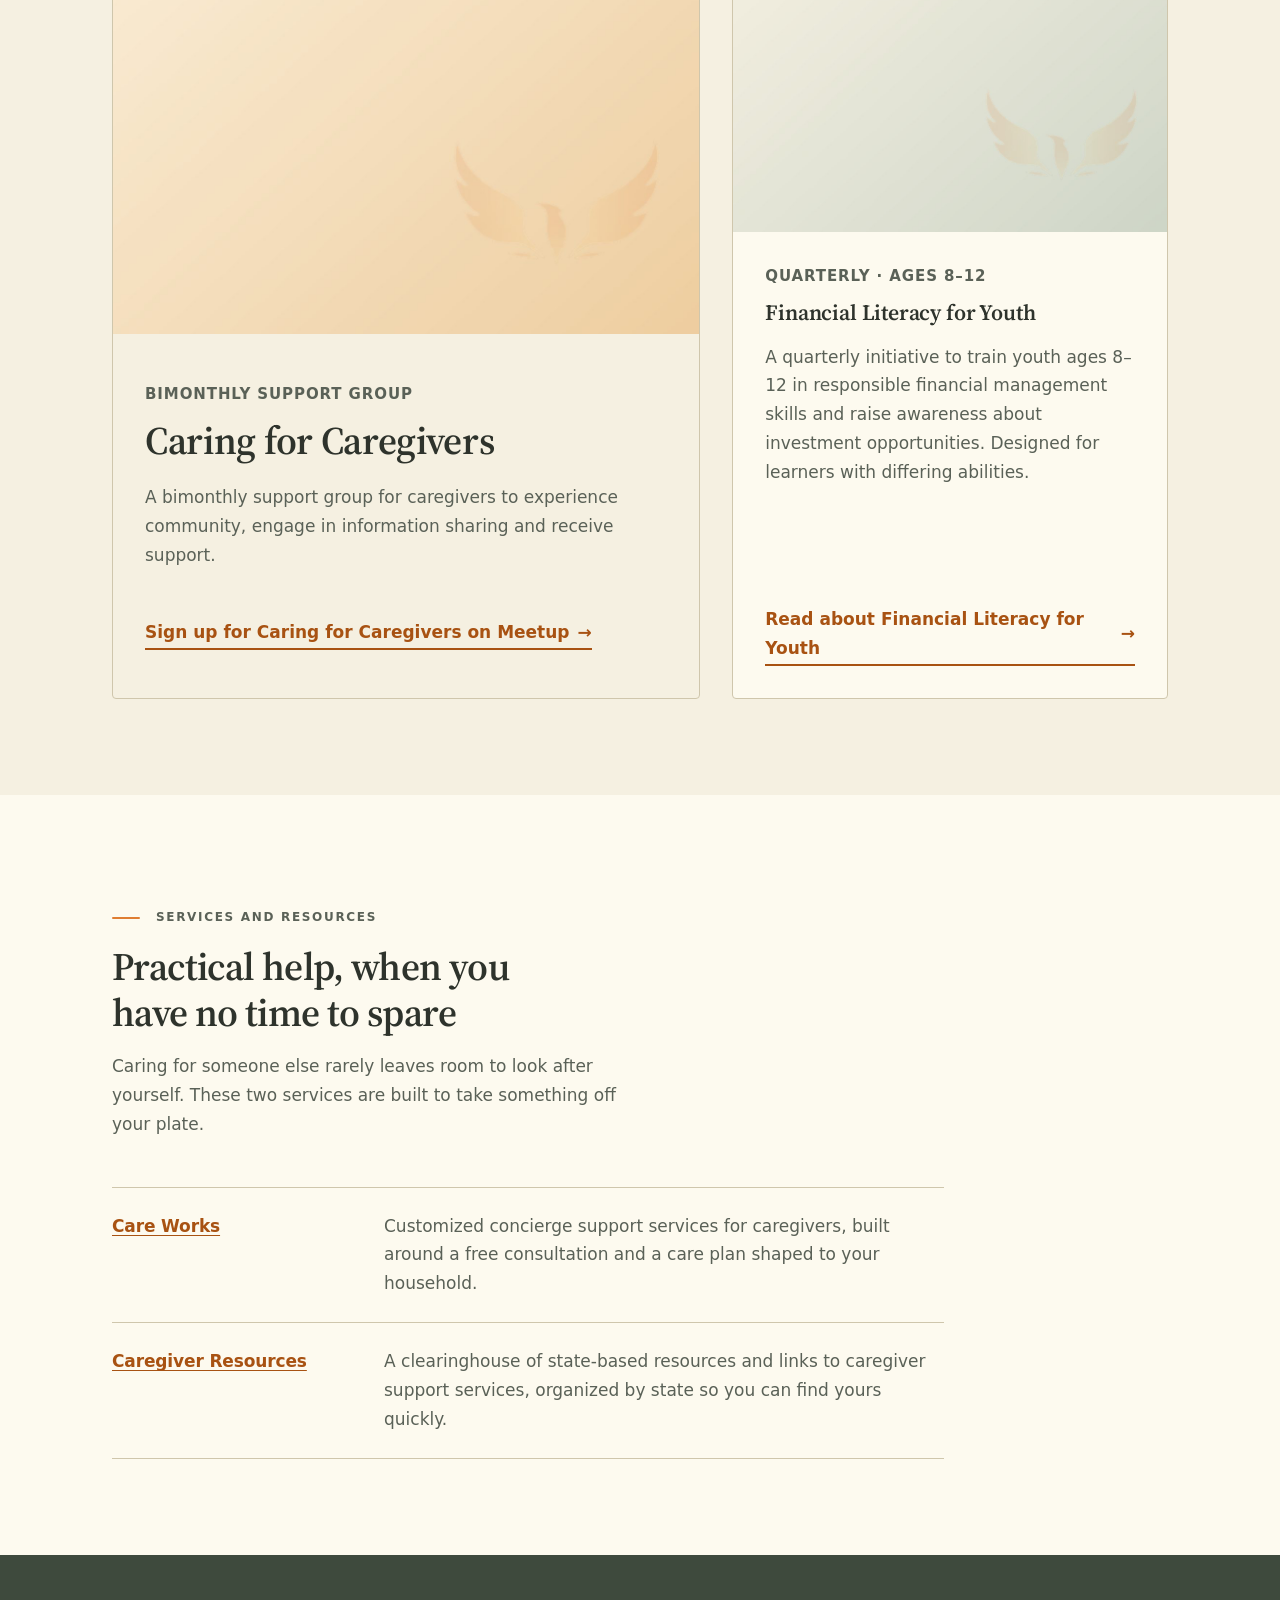
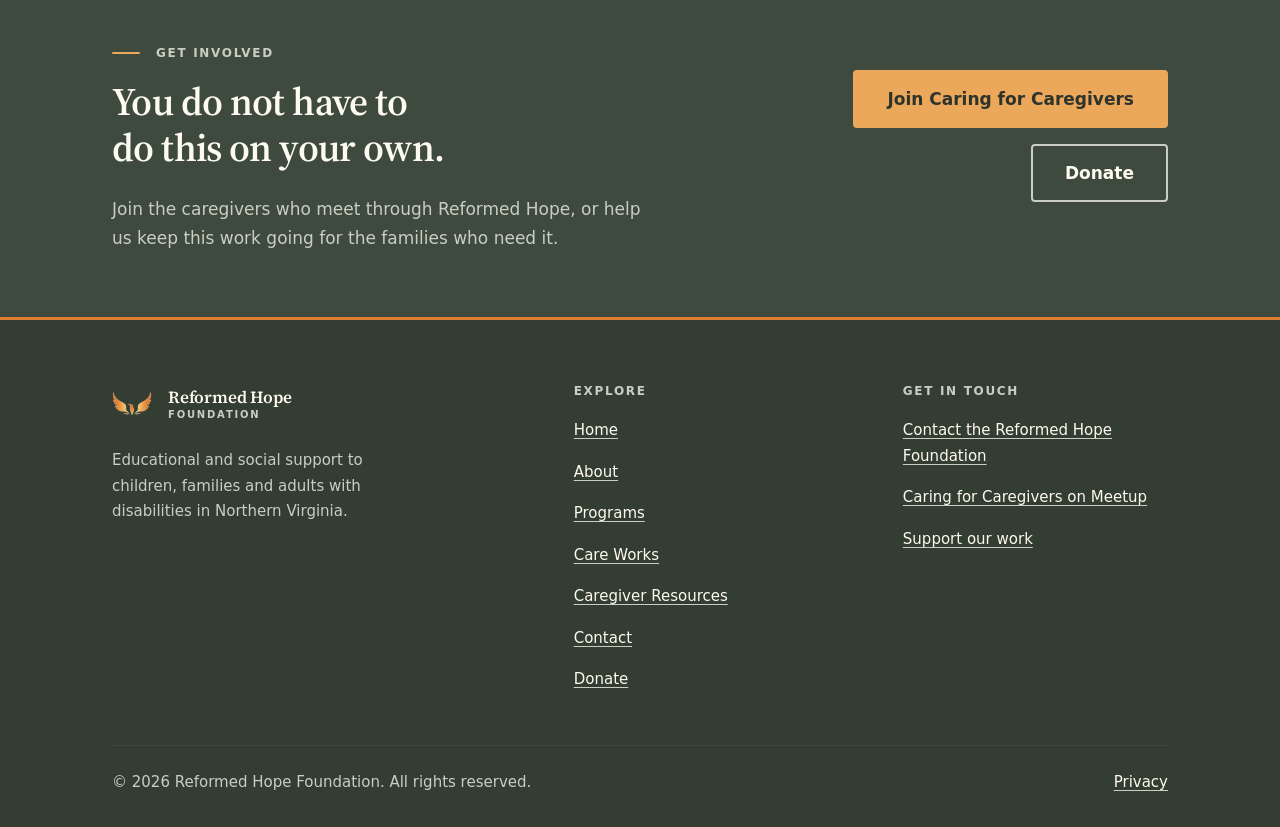
==== commit f774869b: "Fix misleading content, add contact and privacy pages, complete SEO basics Three things the site act" ====
--- a/index.html
+++ b/index.html
@@ -4,21 +4,33 @@
 <meta charset="utf-8">
 <meta name="viewport" content="width=device-width, initial-scale=1">
 
-<title>Reformed Hope Foundation | Support for caregivers and families in Northern Virginia</title>
-<meta name="description" content="The Reformed Hope Foundation provides educational and social support to children, families and adults with disabilities in Northern Virginia. Join our Caring for Caregivers support group.">
+<title>Reformed Hope Foundation | Caregiver support in Northern Virginia</title>
+<meta name="description" content="Educational and social support for children, families and adults with disabilities in Northern Virginia. Join our Caring for Caregivers support group.">
 <link rel="canonical" href="https://reformedhopeva.org/">
 
 <meta property="og:type" content="website">
 <meta property="og:site_name" content="Reformed Hope Foundation">
-<meta property="og:title" content="Reformed Hope Foundation | Support for caregivers and families in Northern Virginia">
+<meta property="og:title" content="Reformed Hope Foundation | Caregiver support in Northern Virginia">
 <meta property="og:description" content="Educational and social support to children, families and adults with disabilities in Northern Virginia. Join our Caring for Caregivers support group.">
 <meta property="og:url" content="https://reformedhopeva.org/">
 <meta property="og:image" content="https://reformedhopeva.org/images/og-card.png">
 <meta property="og:image:alt" content="The Reformed Hope Foundation logo: a rising phoenix above the organization's name.">
+<meta property="og:image:width" content="1200">
+<meta property="og:image:height" content="630">
+<meta property="og:image:type" content="image/png">
+<meta property="og:locale" content="en_US">
 <meta name="twitter:card" content="summary_large_image">
+<meta name="twitter:title" content="Reformed Hope Foundation | Caregiver support in Northern Virginia">
+<meta name="twitter:description" content="Educational and social support to children, families and adults with disabilities in Northern Virginia. Join our Caring for Caregivers support group.">
+<meta name="twitter:image" content="https://reformedhopeva.org/images/og-card.png">
+<meta name="twitter:image:alt" content="The Reformed Hope Foundation logo: a rising phoenix above the organization's name.">
 
 <link rel="icon" href="favicon.ico" sizes="any">
+<link rel="icon" type="image/png" sizes="32x32" href="images/favicon-32x32.png">
+<link rel="icon" type="image/png" sizes="16x16" href="images/favicon-16x16.png">
 <link rel="apple-touch-icon" href="images/apple-touch-icon.png">
+<link rel="manifest" href="site.webmanifest">
+<meta name="theme-color" content="#3E4A3D">
 <link rel="preload" href="fonts/source-serif-4-variable.woff2" as="font" type="font/woff2" crossorigin>
 <link rel="stylesheet" href="styles.css">
 </head>
@@ -50,6 +62,7 @@
         <li><a class="site-nav__link" href="programs.html">Programs</a></li>
         <li><a class="site-nav__link" href="care-works.html">Care Works</a></li>
         <li><a class="site-nav__link" href="resources.html">Caregiver Resources</a></li>
+        <li><a class="site-nav__link" href="contact.html">Contact</a></li>
       </ul>
     </nav>
 
@@ -135,7 +148,10 @@
 
         <article class="feature feature--lead">
           <!-- CLIENT ASSET: replace with a photograph from a Caring for
-               Caregivers gathering, then update the alt text to match. -->
+               Caregivers gathering. The empty alt below is correct ONLY while
+               this is a brand-toned placeholder carrying no information. A real
+               photograph MUST get a descriptive alt, or this becomes a WCAG
+               1.1.1 failure. -->
           <img class="feature__media" src="images/caring-for-caregivers.jpg"
                alt="" width="1200" height="800" loading="lazy" decoding="async">
           <div class="feature__body">
@@ -153,7 +169,10 @@
 
         <article class="feature">
           <!-- CLIENT ASSET: replace with a photograph from a financial
-               literacy workshop, then update the alt text to match. -->
+               literacy workshop. The empty alt below is correct ONLY while this
+               is a brand-toned placeholder carrying no information. A real
+               photograph MUST get a descriptive alt, or this becomes a WCAG
+               1.1.1 failure. -->
           <img class="feature__media" src="images/financial-literacy-youth.jpg"
                alt="" width="1200" height="800" loading="lazy" decoding="async">
           <div class="feature__body">
@@ -251,6 +270,7 @@
           <li><a href="programs.html">Programs</a></li>
           <li><a href="care-works.html">Care Works</a></li>
           <li><a href="resources.html">Caregiver Resources</a></li>
+          <li><a href="contact.html">Contact</a></li>
           <li><a href="donate.html">Donate</a></li>
         </ul>
       </div>
@@ -258,7 +278,7 @@
       <div>
         <h2>Get in touch</h2>
         <ul class="footer-list">
-          <li><a href="https://docs.google.com/forms/d/e/1FAIpQLSdNdwp8s2C2VCPM6iFEcwlHPF3JmdPkFcrHyDxlL9-gL91ISQ/viewform">Contact the Reformed Hope Foundation</a></li>
+          <li><a href="contact.html">Contact the Reformed Hope Foundation</a></li>
           <li><a href="https://www.meetup.com/meetup-group-pnudxlaz/">Caring for Caregivers on Meetup</a></li>
           <li><a href="donate.html">Support our work</a></li>
         </ul>
@@ -268,13 +288,55 @@
 
     <div class="site-footer__base">
       <p>&copy; 2026 Reformed Hope Foundation. All rights reserved.</p>
-      <!-- EIN PLACEHOLDER: replace XX-XXXXXXX with the Foundation's registered
-           EIN before launch. Confirm the exact tax-status wording with the
-           client before adding any 501(c)(3) claim here. -->
-      <p>EIN XX-XXXXXXX</p>
+      <!-- EIN PLACEHOLDER: the Foundation's registered EIN goes here, as a
+           <p>EIN 12-3456789</p> line. It is deliberately absent rather than
+           shown as a dummy number: a visibly fake EIN in the footer of a site
+           that solicits donations reads worse than no EIN at all. Confirm the
+           exact tax-status wording before adding any 501(c)(3) claim here. -->
+      <p><a href="privacy.html">Privacy</a></p>
     </div>
   </div>
 </footer>
+
+<!-- =========================================================================
+     Structured data. Tells search engines what this organization IS, which
+     the meta tags alone cannot express. Only facts stated elsewhere on the
+     site appear here — nothing is asserted that a visitor could not verify.
+
+     STILL TO FILL IN, once the details exist (see contact.html for the
+     matching visible slot):
+       "email":     "hello@reformedhopeva.org",
+       "telephone": "+1-571-555-0123",
+       "taxID":     "12-3456789",
+       "address":   { "@type": "PostalAddress", "streetAddress": "...",
+                      "addressLocality": "Fairfax", "addressRegion": "VA",
+                      "postalCode": "22030", "addressCountry": "US" },
+     Add each as a top-level key inside the object below. Keep it valid JSON —
+     a trailing comma silently voids the whole block.
+     ========================================================================= -->
+<script type="application/ld+json">
+{
+  "@context": "https://schema.org",
+  "@type": "NGO",
+  "name": "Reformed Hope Foundation",
+  "url": "https://reformedhopeva.org/",
+  "logo": "https://reformedhopeva.org/images/logo-mark.png",
+  "image": "https://reformedhopeva.org/images/og-card.png",
+  "description": "The Reformed Hope Foundation provides educational and social support to children, families and adults with disabilities in Northern Virginia.",
+  "areaServed": {
+    "@type": "AdministrativeArea",
+    "name": "Northern Virginia"
+  },
+  "employee": {
+    "@type": "Person",
+    "name": "Allison E. Viescas",
+    "jobTitle": "President and Chief Executive Officer"
+  },
+  "sameAs": [
+    "https://www.meetup.com/meetup-group-pnudxlaz/"
+  ]
+}
+</script>
 
 <script src="main.js" defer></script>
 </body>
--- a/styles.css
+++ b/styles.css
@@ -786,6 +786,41 @@
 .section-head { max-width: 46rem; margin-bottom: var(--s5); }
 .section-head p { margin-top: var(--s2); color: var(--ink-muted); }
 
+/* In-page navigation for the resources page's state sections. Pills rather
+   than a bulleted list, because it sits between a heading and the content it
+   jumps into and should not read as body copy. */
+.jump-nav { margin-bottom: var(--s5); }
+.jump-nav ul {
+  list-style: none;
+  display: flex;
+  flex-wrap: wrap;
+  gap: var(--s2);
+}
+.jump-nav a {
+  display: inline-block;
+  padding: var(--s1) var(--s3);
+  border: 1px solid var(--line-strong);
+  border-radius: 999px;
+  font-family: var(--font-sans);
+  font-size: var(--fs-sm);
+  font-weight: 600;
+}
+.jump-nav a:hover {
+  border-color: var(--accent);
+  color: var(--accent-deep);
+}
+
+/* A standalone photograph introducing a page section. Wider than the 3:2
+   feature cards so it reads as a band rather than a card; object-fit crops
+   whatever aspect the supplied photograph happens to be. */
+.page-media {
+  width: 100%;
+  aspect-ratio: 16 / 9;
+  object-fit: cover;
+  border-radius: var(--radius);
+  margin-bottom: var(--s5);
+}
+
 /* A block of running copy held to a readable width. */
 .prose { max-width: 46rem; }
 
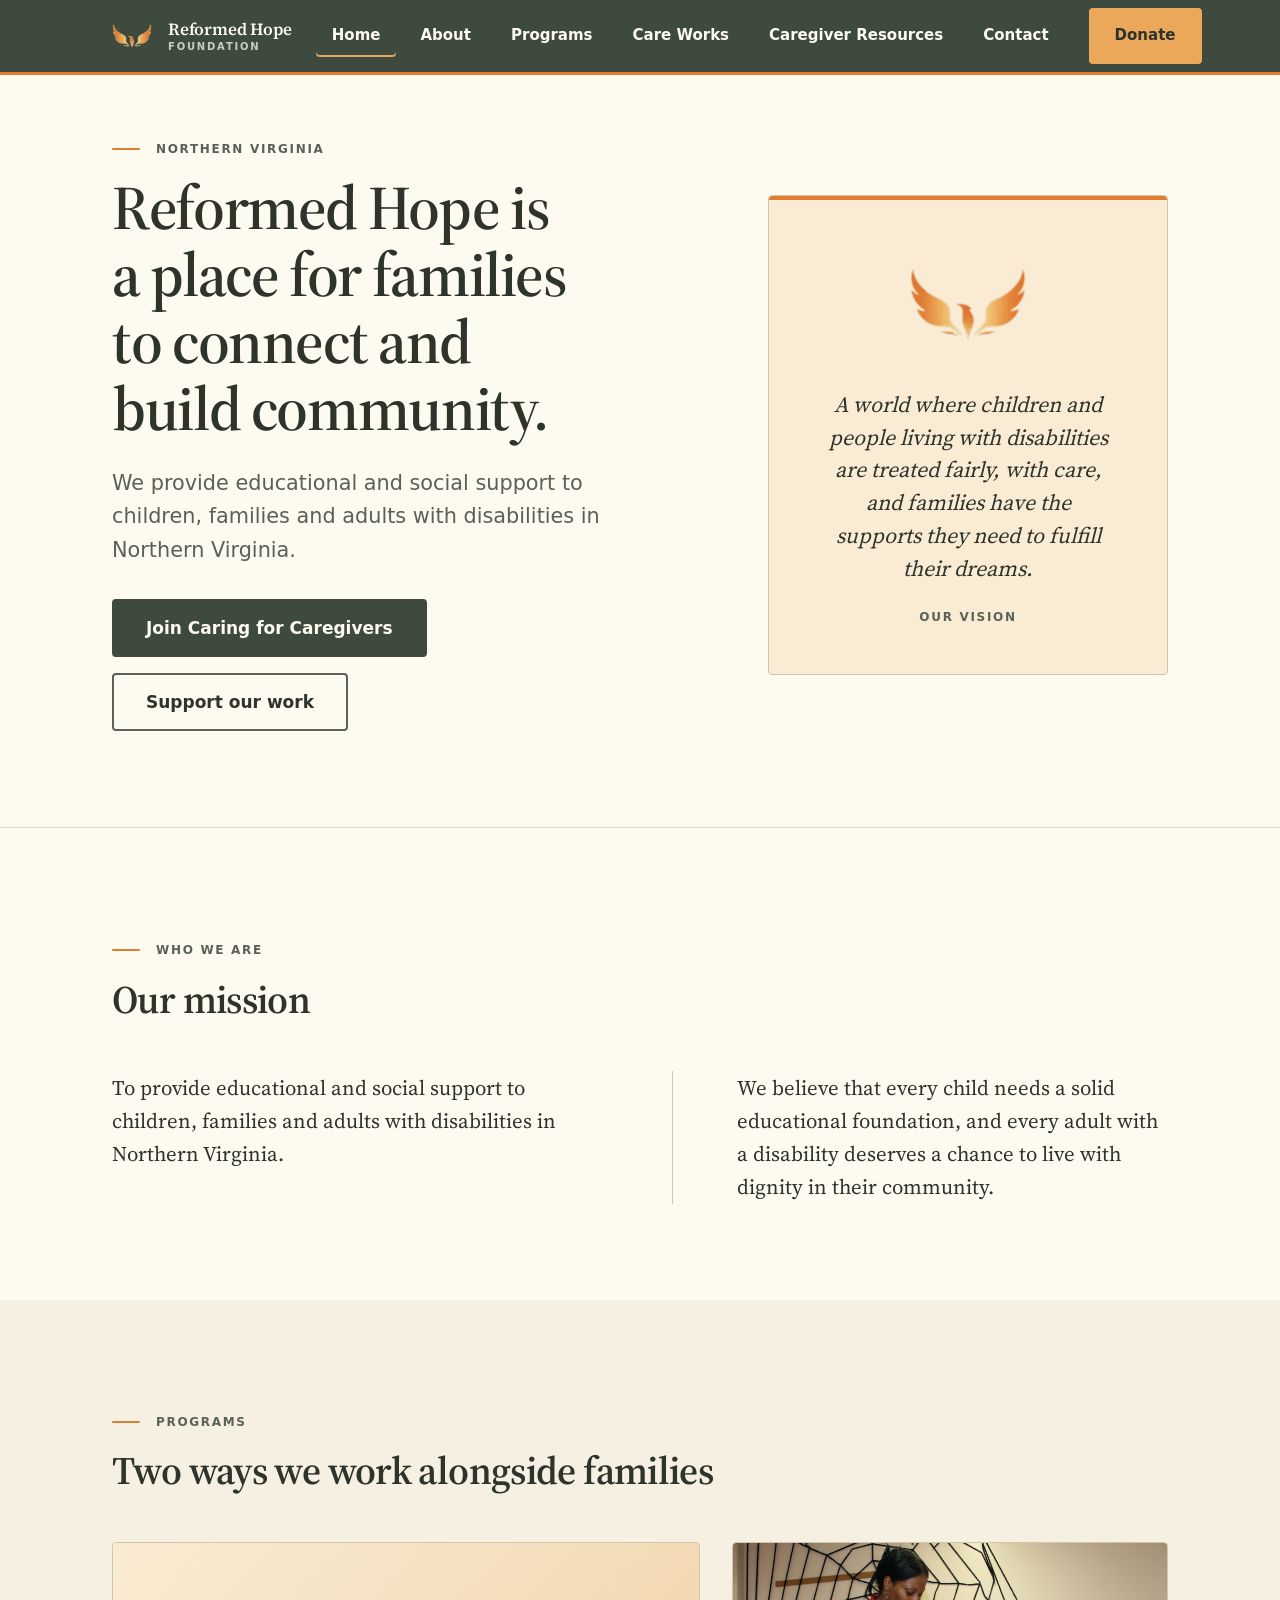
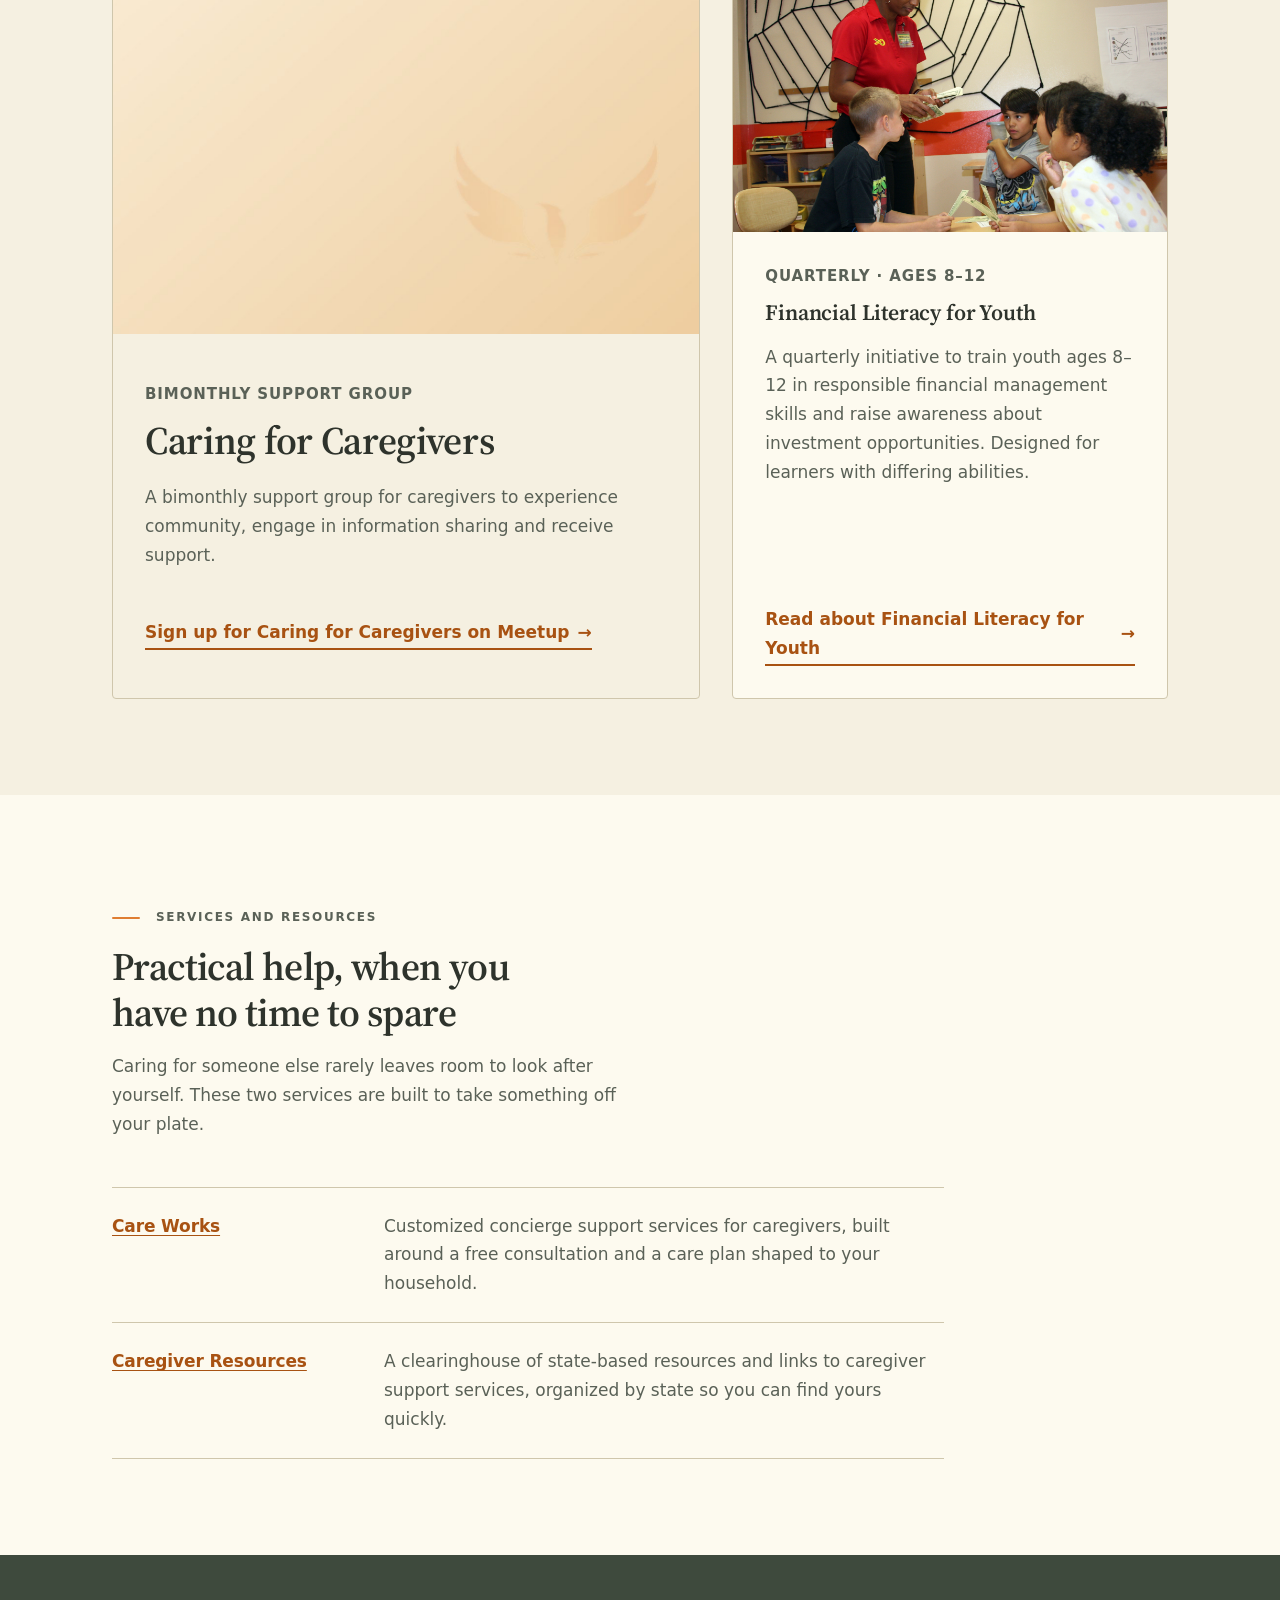
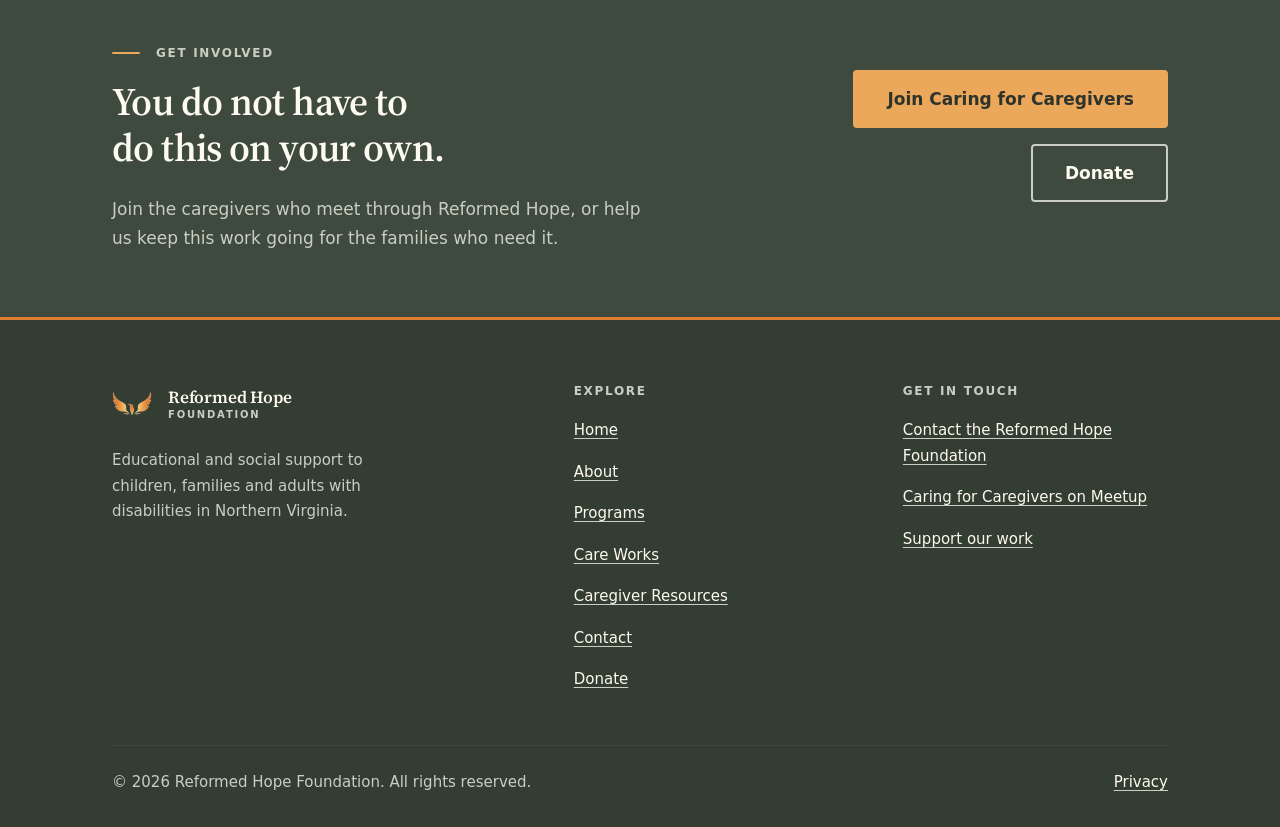
==== commit ca352189: "Replace financial-literacy-youth placeholder with a real photograph Public-domain US Navy Fleet and " ====
--- a/index.html
+++ b/index.html
@@ -168,13 +168,9 @@
         </article>
 
         <article class="feature">
-          <!-- CLIENT ASSET: replace with a photograph from a financial
-               literacy workshop. The empty alt below is correct ONLY while this
-               is a brand-toned placeholder carrying no information. A real
-               photograph MUST get a descriptive alt, or this becomes a WCAG
-               1.1.1 failure. -->
-          <img class="feature__media" src="images/financial-literacy-youth.jpg"
-               alt="" width="1200" height="800" loading="lazy" decoding="async">
+          <img class="feature__media" src="images/financial-literacy-youth.jpg?v=2"
+               alt="A Fleet and Family Service Center instructor teaches a small group of grade-school children about counting and saving money at a financial literacy class."
+               width="1200" height="800" loading="lazy" decoding="async">
           <div class="feature__body">
             <p class="feature__meta">Quarterly &middot; Ages 8&ndash;12</p>
             <h3>Financial Literacy for Youth</h3>
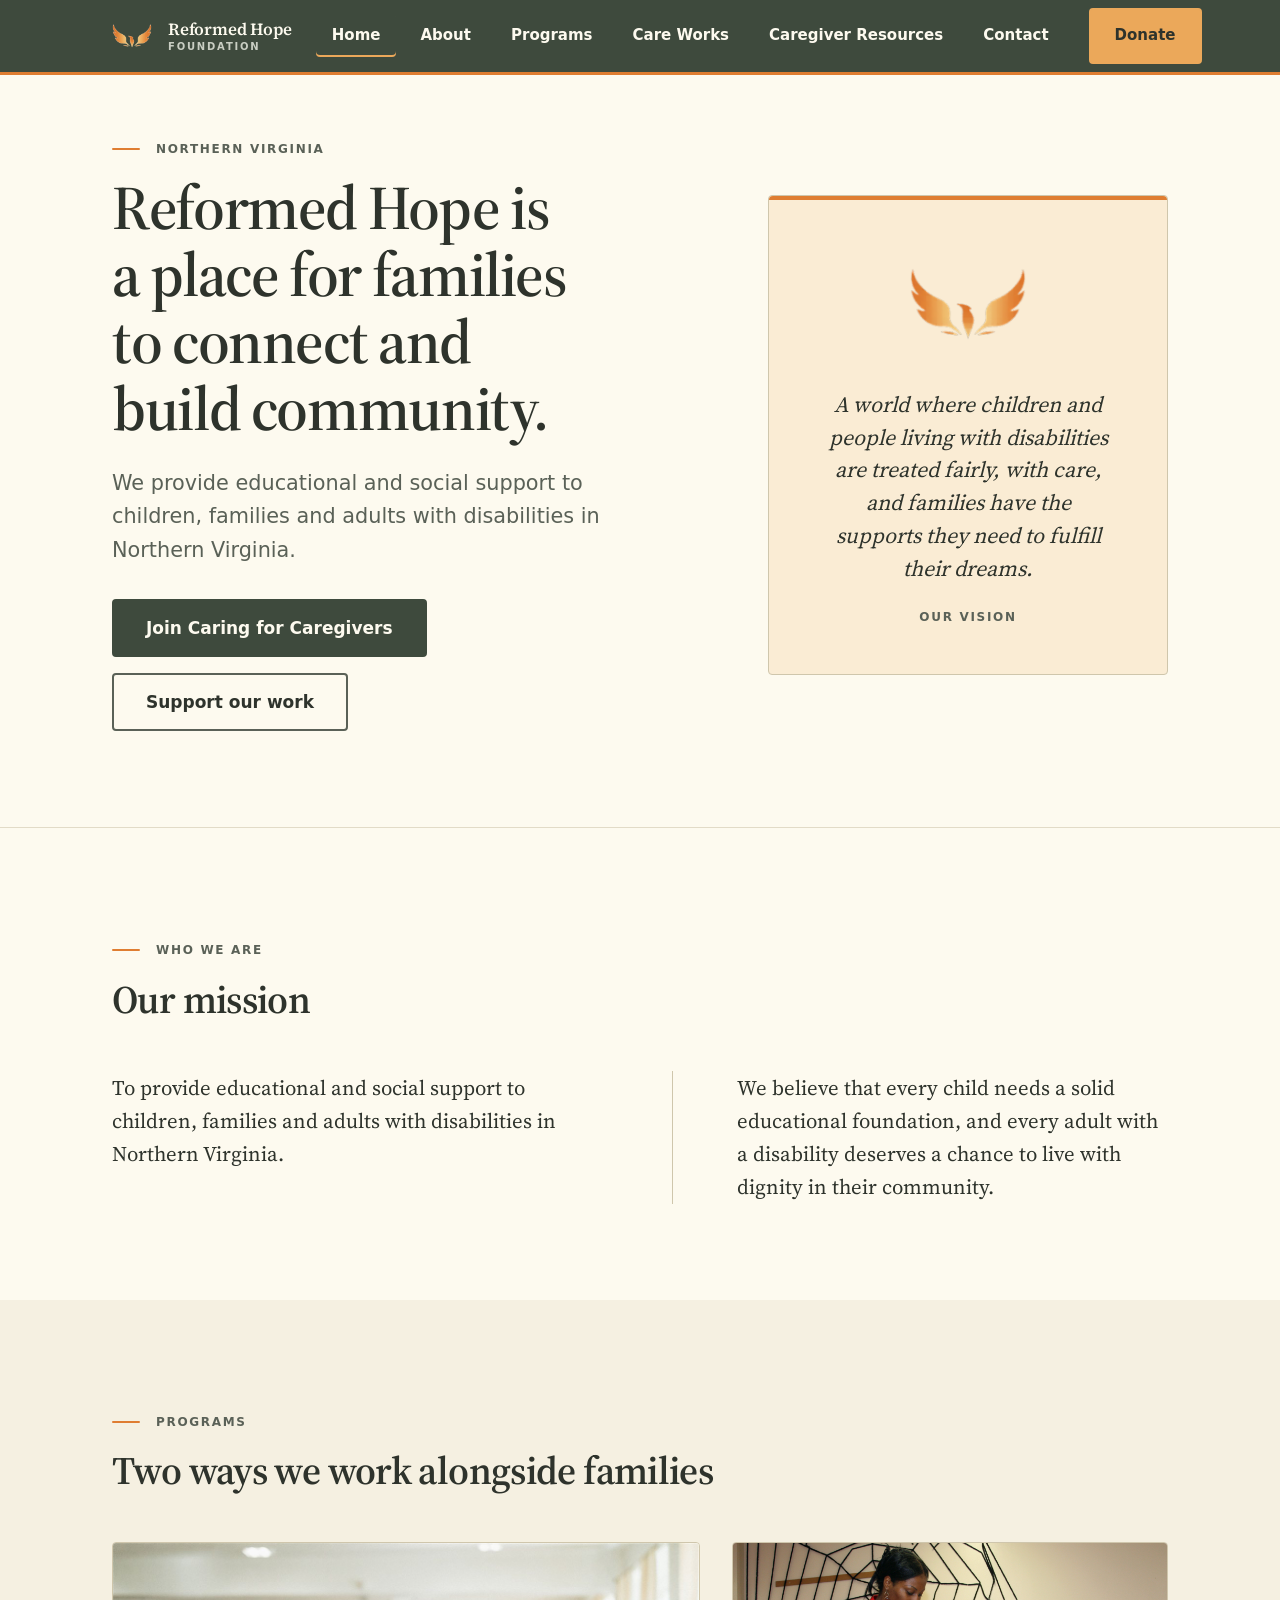
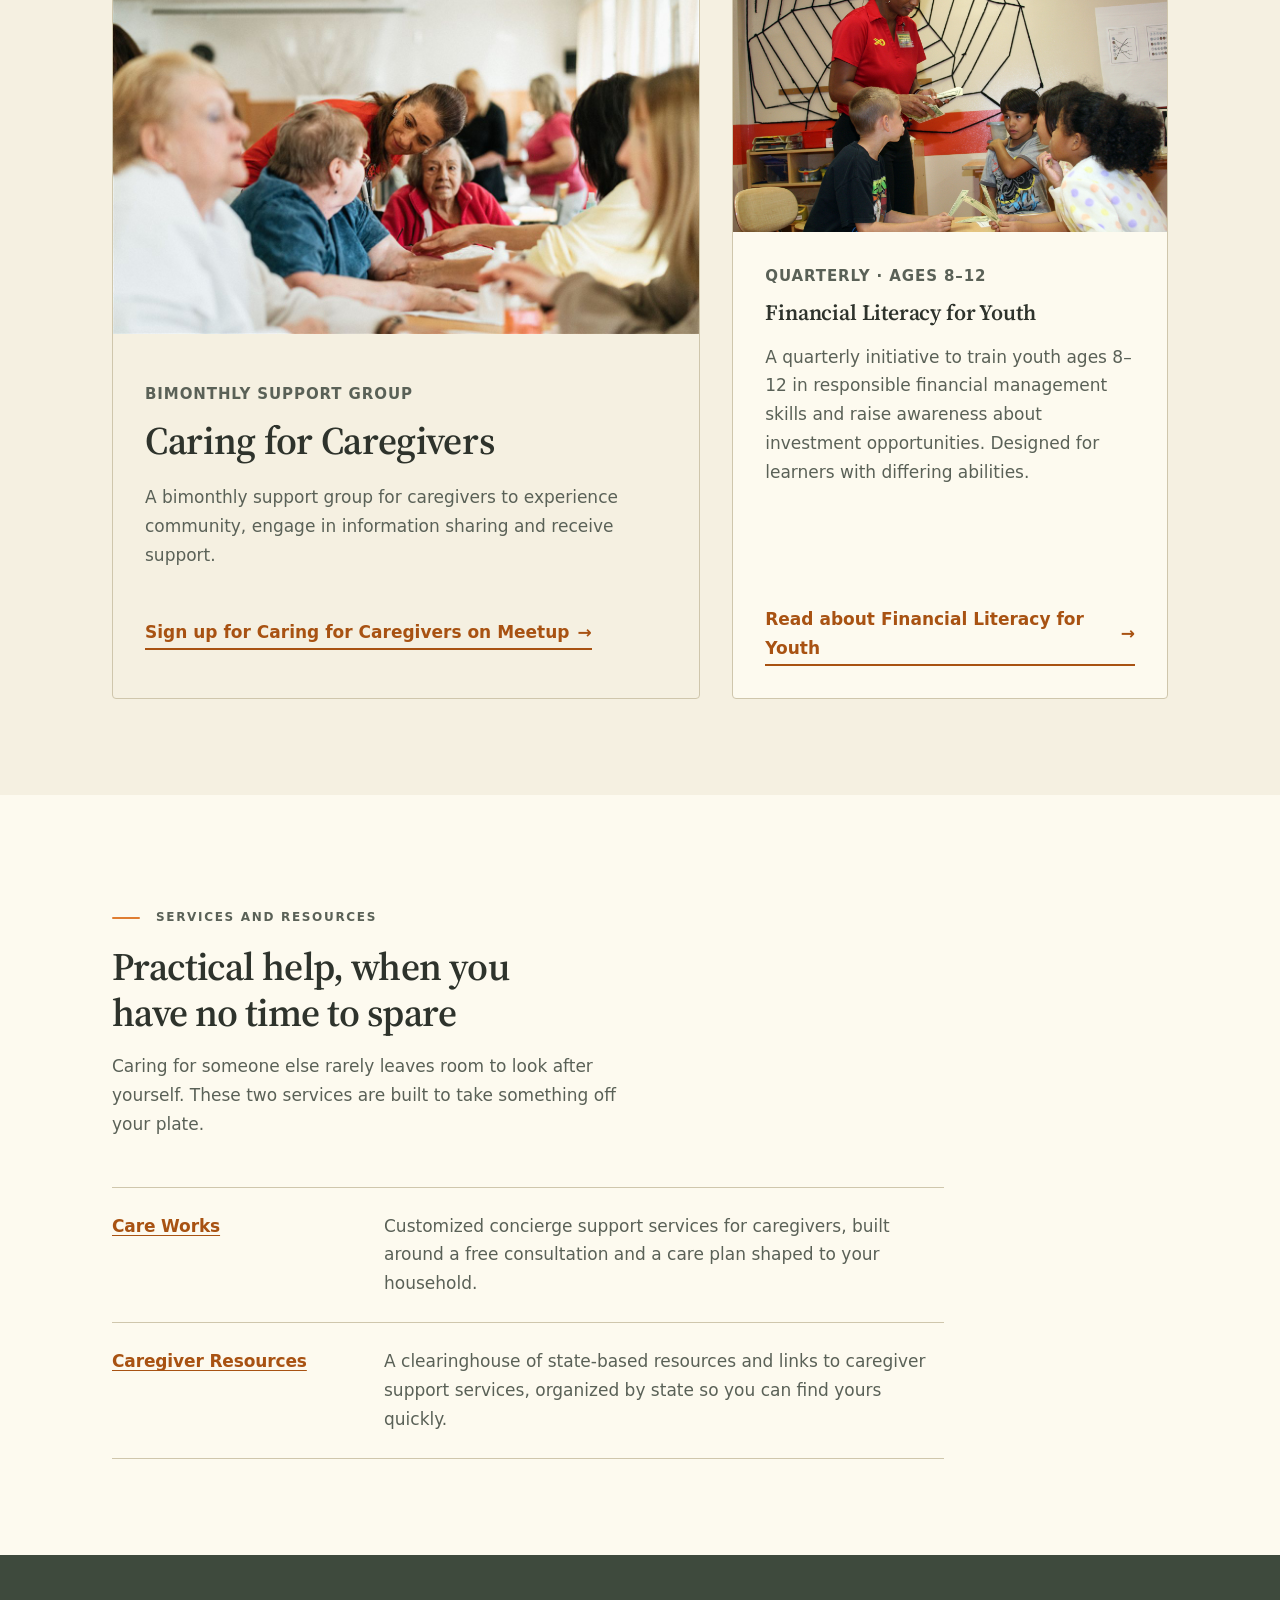
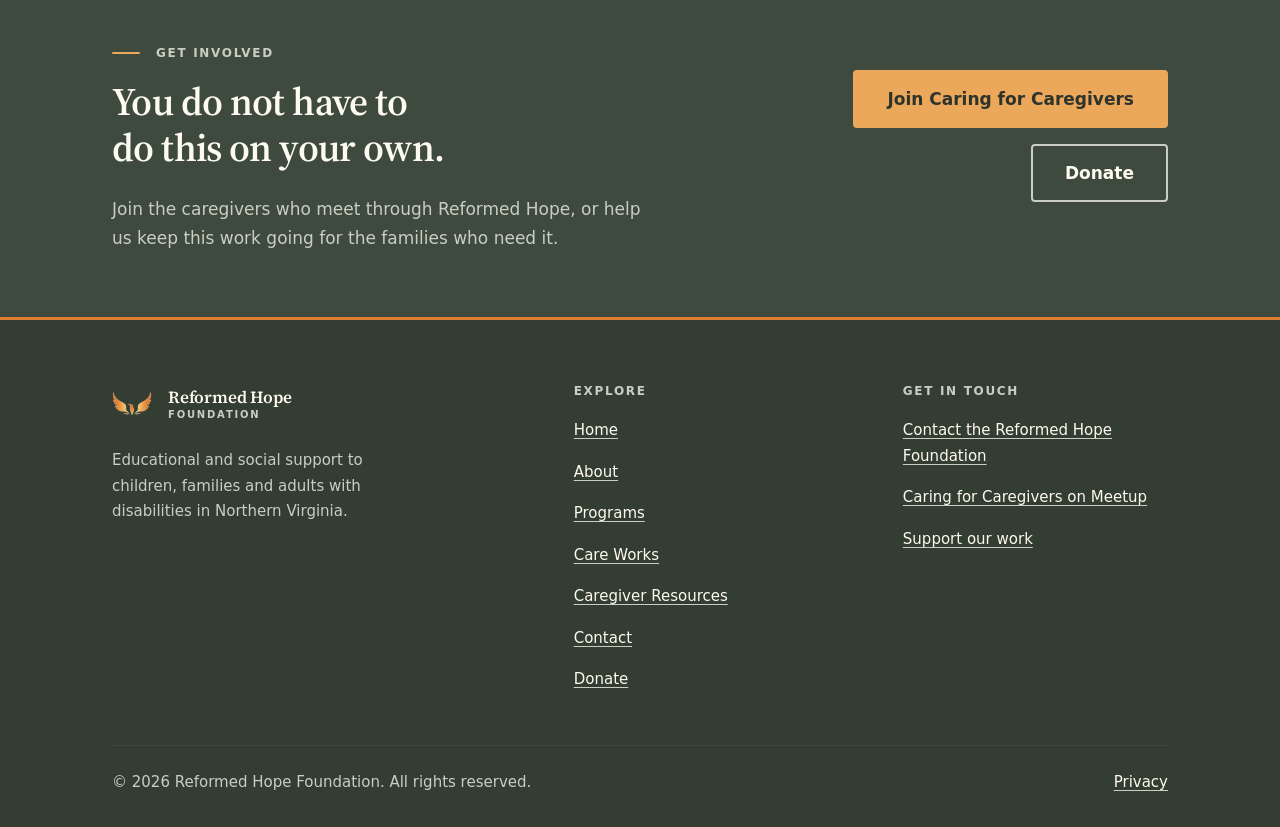
==== commit d1411bd5: "Replace remaining photo placeholders with real stock photography Fills the last two brand-toned plac" ====
--- a/index.html
+++ b/index.html
@@ -147,13 +147,9 @@
       <div class="features">
 
         <article class="feature feature--lead">
-          <!-- CLIENT ASSET: replace with a photograph from a Caring for
-               Caregivers gathering. The empty alt below is correct ONLY while
-               this is a brand-toned placeholder carrying no information. A real
-               photograph MUST get a descriptive alt, or this becomes a WCAG
-               1.1.1 failure. -->
-          <img class="feature__media" src="images/caring-for-caregivers.jpg"
-               alt="" width="1200" height="800" loading="lazy" decoding="async">
+          <img class="feature__media" src="images/caring-for-caregivers.jpg?v=2"
+               alt="A caregiver leans in to talk warmly with a group of seniors gathered around a table at a community support session."
+               width="1200" height="800" loading="lazy" decoding="async">
           <div class="feature__body">
             <p class="feature__meta">Bimonthly support group</p>
             <h3>Caring for Caregivers</h3>
